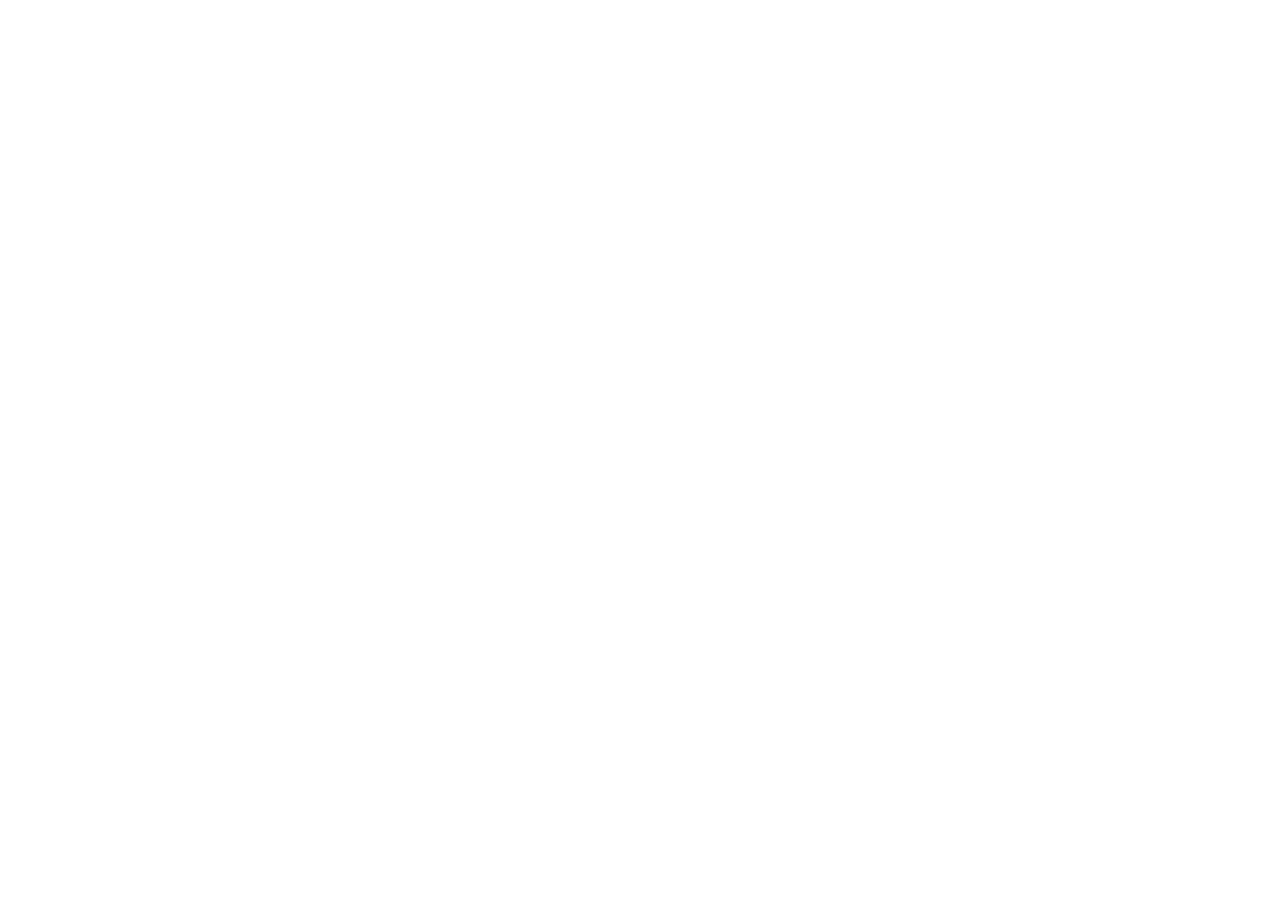
==== about.html @ 5875f950 "electric automobile page created" ====
<!doctype html>
<html lang="en">
<head>
    <meta charset="UTF-8">
    <meta name="viewport"
          content="width=device-width, user-scalable=no, initial-scale=1.0, maximum-scale=1.0, minimum-scale=1.0">
    <meta http-equiv="X-UA-Compatible" content="ie=edge">
    <title>Motor House Haqqında</title>
</head>
<body>

</body>
</html>
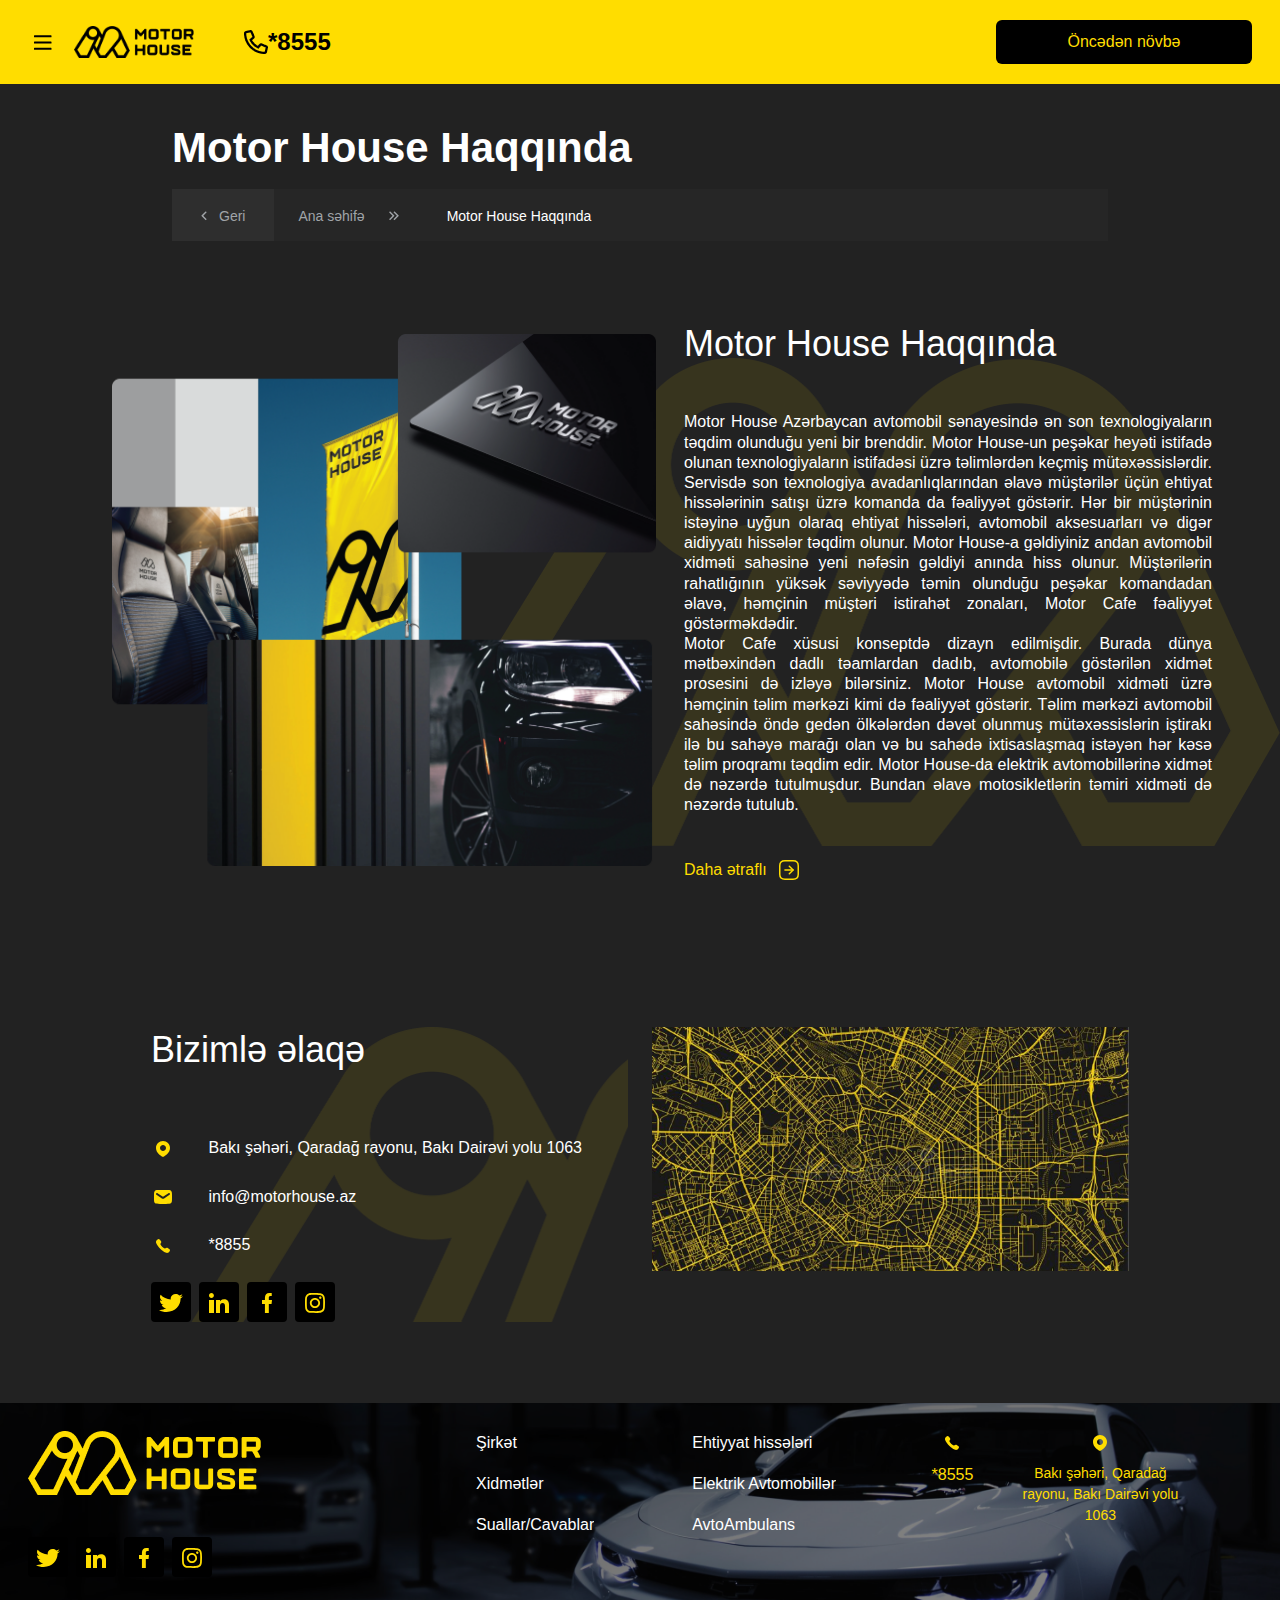
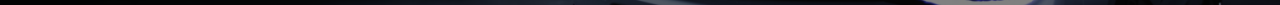
==== commit 1b2ff4c9: "question and answers page created" ====
--- a/about.html
+++ b/about.html
@@ -5,9 +5,268 @@
     <meta name="viewport"
           content="width=device-width, user-scalable=no, initial-scale=1.0, maximum-scale=1.0, minimum-scale=1.0">
     <meta http-equiv="X-UA-Compatible" content="ie=edge">
+    <link rel="stylesheet" href="./assets/bootstrap.min.css">
+    <link rel="stylesheet" href="./assets/about.css">
+    <link rel="stylesheet" href="./assets/style.css">
     <title>Motor House Haqqında</title>
 </head>
 <body>
+<nav class="header">
+    <div class="container">
+        <div class="navbar-logo d-flex align-items-center justify-content-between">
+            <div class="d-flex align-items-center">
+                <button class="bars d-md-none d-inline-block bars">
+                    <img src="./img/bars.svg" alt="Bars">
+                </button>
+                <a href="#" class="logo">
+                    <img src="./img/logo.png" alt="Logo">
+                </a>
+                <a href="tel:*8555" class="phone d-md-flex align-items-center d-none">
+                    <img src="./img/phone-icon.png" alt="Phone Icon">
+                    <span>*8555</span>
+                </a>
+            </div>
+            <div>
+                <button class="header-button">Öncədən növbə</button>
+            </div>
+        </div>
+        <div class="site-dvider d-none d-md-block"></div>
+        <div class="navbar-menu d-md-flex d-none align-items-center justify-content-between">
+            <ul class="menu">
+                <li class="menu-item">
+                    <a href="#" class="menu-link">
+                        Xidmətlər
+                        <img src="./img/down-arrow.svg" alt="Arrow Icon">
+                    </a>
+                </li>
+                <li class="menu-item">
+                    <a href="#" class="menu-link">
+                        Avto Ambulans
+                    </a>
+                </li>
+                <li class="menu-item">
+                    <a href="#" class="menu-link">
+                        Avto Market
+                        <img src="./img/down-arrow.svg" alt="Arrow Icon">
+                    </a>
+                </li>
+                <li class="menu-item">
+                    <a href="#" class="menu-link">
+                        Elektrik Avtomobillər
+                    </a>
+                </li>
+                <li class="menu-item">
+                    <a href="#" class="menu-link">
+                        Suallar/Cavablar
+                    </a>
+                </li>
+                <li class="menu-item">
+                    <a href="#" class="menu-link">
+                        Motor House Haqqında
+                    </a>
+                </li>
+            </ul>
+            <div>
+                <a href="#" class="site-button">
+                    <img src="./img/sign-in.svg" alt="Sign In">
+                    Daxil ol
+                </a>
+            </div>
+        </div>
+    </div>
+</nav>
+<section class="about-title">
+    <div class="container">
+        <div class="title">
+            <h1>Motor House Haqqında</h1>
+        </div>
+        <div class="breadcrumb">
+            <ul class="list d-flex col-lg-12">
+                <li class="list-item">
+                    <a href="#">
+                        <img src="./img/GrayCopy16.svg" alt="">
+                        Geri
+                    </a>
+                </li>
+                <li class="list-item">
+                    <a href="#">
+                        Ana səhifə
+                        <img src="./img/GrayCopy17.svg" alt="">
+                    </a>
+                </li>
+                <li class="list-item active">
+                    <a href="#">
+                        Motor House Haqqında
+                    </a>
+                </li>
+            </ul>
+        </div>
+    </div>
+</section>
+<section class="about">
+    <div class="container">
+        <div class="mobile-title">
+            <h1>Haqqımızda</h1>
+        </div>
+        <div class="about-row d-flex flex-column align-items-sm-center flex-md-row">
 
+            <div class="col-lg-6 col-md-6 col-sm-12 image">
+                <img src="./img/about-img.png" alt="About">
+            </div>
+            <div class="col-lg-6 col-md-6 col-sm-12 about-text">
+                <h3>
+                    Motor House Haqqında
+                </h3>
+                <p class="first">Motor House Azərbaycan avtomobil sənayesində ən son texnologiyaların təqdim olunduğu
+                    yeni bir
+                    brenddir. Motor House-un peşəkar heyəti istifadə olunan texnologiyaların istifadəsi üzrə təlimlərdən
+                    keçmiş mütəxəssislərdir. Servisdə son texnologiya avadanlıqlarından əlavə müştərilər üçün ehtiyat
+                    hissələrinin satışı üzrə komanda da fəaliyyət göstərir. Hər bir müştərinin istəyinə uyğun olaraq
+                    ehtiyat hissələri, avtomobil aksesuarları və digər aidiyyatı hissələr təqdim olunur. Motor House-a
+                    gəldiyiniz andan avtomobil xidməti sahəsinə yeni nəfəsin gəldiyi anında hiss olunur. Müştərilərin
+                    rahatlığının yüksək səviyyədə təmin olunduğu peşəkar komandadan əlavə, həmçinin müştəri istirahət
+                    zonaları, Motor Cafe fəaliyyət göstərməkdədir. </p>
+                <p class="second"> Motor Cafe xüsusi konseptdə dizayn edilmişdir. Burada
+                    dünya mətbəxindən dadlı təamlardan dadıb, avtomobilə göstərilən xidmət prosesini də izləyə
+                    bilərsiniz. Motor House avtomobil xidməti üzrə həmçinin təlim mərkəzi kimi də fəaliyyət göstərir.
+                    Təlim mərkəzi avtomobil sahəsində öndə gedən ölkələrdən dəvət olunmuş mütəxəssislərin iştirakı ilə
+                    bu sahəyə marağı olan və bu sahədə ixtisaslaşmaq istəyən hər kəsə təlim proqramı təqdim edir. Motor
+                    House-da elektrik avtomobillərinə xidmət də nəzərdə tutulmuşdur. Bundan əlavə motosikletlərin təmiri
+                    xidməti də nəzərdə tutulub.</p>
+                <a href="#" class="d-flex align-items-center">
+                    Daha ətraflı
+                    <img src="./img/right-arrow.svg" alt="Right Icon">
+                </a>
+            </div>
+        </div>
+    </div>
+</section>
+<section class="contact-us">
+    <div class="container">
+        <div class="row">
+            <div class="col-12 col-md-6 col-lg-6">
+                <div class="contact">
+                    <div class="contact-header">
+                        <h1>Bizimlə əlaqə</h1>
+                    </div>
+                    <div class="widget d-flex justify-content-center flex-column">
+                        <div class="item align-items-center">
+                            <img src="./img/Pin_fill.svg" alt="">
+                            <span>Bakı şəhəri, Qaradağ rayonu, Bakı Dairəvi yolu 1063</span>
+                        </div>
+                        <div class="item">
+                            <img src="./img/Message_fill.svg" alt="">
+                            <span>info@motorhouse.az</span>
+                        </div>
+                        <div class="item">
+                            <img src="./img/Component%206.svg" alt="">
+                            <span>*8855</span>
+                        </div>
+                    </div>
+                    <div class="social">
+                    <span>
+                        <a href="#">
+                            <img src="img/twitter%20%5B%23154%5D.svg">
+                        </a>
+                    </span>
+                        <span>
+                        <a href="#">
+                            <img src="img/linkedin.svg">
+                        </a>
+                    </span>
+                        <span>
+                        <a href="#">
+                            <img src="img/facebook%20%5B%23176%5D.svg">
+
+                        </a>
+                    </span>
+                        <span>
+                        <a href="#">
+                            <img src="img/instagram%20%5B%23167%5D.svg">
+                        </a>
+                    </span>
+                    </div>
+                </div>
+            </div>
+            <div class="map col-lg-6 col-md-6 col-12 mt-md-0 mt-4">
+                <img src="./img/map.png" alt="">
+            </div>
+        </div>
+    </div>
+</section>
+<section class="footer">
+    <div class="container">
+        <div class="row d-flex justify-content-between">
+            <div class="col-lg-4 col-12">
+                <div class="first">
+                    <div class="logo">
+                        <img src="./img/footerLogo.png" alt="">
+                    </div>
+                    <div class="social">
+                    <span>
+                        <a href="#">
+                            <img src="img/twitter%20%5B%23154%5D.svg">
+                        </a>
+                    </span>
+                        <span>
+                        <a href="#">
+                            <img src="img/linkedin.svg">
+                        </a>
+                    </span>
+                        <span>
+                        <a href="#">
+                            <img src="img/facebook%20%5B%23176%5D.svg">
+
+                        </a>
+                    </span>
+                        <span>
+                        <a href="#">
+                            <img src="img/instagram%20%5B%23167%5D.svg">
+                        </a>
+                    </span>
+                    </div>
+                </div>
+            </div>
+            <div class="col-lg-4 col-md-6 col-12">
+                <div class="second d-flex justify-content-between">
+                    <ul class="list">
+                        <a href="#">
+                            <li class="list-item">Şirkət</li>
+                        </a>
+                        <a href="#">
+                            <li class="list-item">Xidmətlər</li>
+                        </a>
+                        <a href="#">
+                            <li class="list-item">Suallar/Cavablar</li>
+                        </a>
+                    </ul>
+                    <ul class="list">
+                        <a href="#">
+                            <li class="list-item">Ehtiyyat hissələri</li>
+                        </a>
+                        <a href="#">
+                            <li class="list-item">Elektrik Avtomobillər</li>
+                        </a>
+                        <a href="#">
+                            <li class="list-item">AvtoAmbulans</li>
+                        </a>
+                    </ul>
+                </div>
+            </div>
+            <div class="col-lg-4 col-md-6 col-12 d-flex justify-content-center">
+                <div class="third d-flex justify-content-between">
+                    <a href="tel:*8555" class="phone">
+                        <img src="img/Component%206.svg">
+                        <span>*8555</span>
+                    </a>
+                    <div class="address">
+                        <img src="img/footerLocation.svg">
+                        <span>Bakı şəhəri, Qaradağ <br> rayonu, Bakı Dairəvi yolu <br> 1063</span>
+                    </div>
+                </div>
+            </div>
+        </div>
+    </div>
+</section>
 </body>
 </html>--- a/assets/about.css
+++ b/assets/about.css
@@ -0,0 +1,36 @@
+.about-title {
+  padding: 39px 160px 0;
+  background-color: #222222; }
+  .about-title .container .title h1 {
+    color: white;
+    font-size: 42px;
+    line-height: 50px;
+    font-weight: 700;
+    margin-bottom: 16px; }
+  .about-title .container .breadcrumb {
+    align-items: center;
+    padding: 0;
+    margin-bottom: 0; }
+    .about-title .container .breadcrumb .list {
+      background-color: #262626;
+      padding: 0; }
+      .about-title .container .breadcrumb .list .list-item {
+        padding: 15px 24px 13px 24px; }
+        .about-title .container .breadcrumb .list .list-item a {
+          display: flex;
+          align-items: center;
+          color: #a0a4a8;
+          font-size: 14px;
+          line-height: 24px; }
+          .about-title .container .breadcrumb .list .list-item a img {
+            margin-left: 24px; }
+        .about-title .container .breadcrumb .list .list-item:first-child {
+          background-color: #2E2E2E;
+          padding: 15px 29px 13px 29px; }
+          .about-title .container .breadcrumb .list .list-item:first-child img {
+            margin-right: 12px;
+            margin-left: 0; }
+      .about-title .container .breadcrumb .list .active a {
+        color: white; }
+
+/*# sourceMappingURL=about.css.map */
--- a/assets/style.css
+++ b/assets/style.css
@@ -0,0 +1,2 @@
+@import "http://fonts.cdnfonts.com/css/pt-root-ui";*{font-family:"Pt root ui", sans-serif !important;font-size:16px;list-style:none}* a{text-decoration:none}.header{background:#fd0;padding:16px 160px}.header .container .logo{width:145px;height:40px;display:inline-block;margin-right:50px}.header .container .logo img{width:100%;height:auto}.header .container .phone span{font-size:24px;font-width:bold}.header .container a:last-child{color:#000;font-size:24px;font-weight:700;text-decoration:none}.header .container .header-button{background:#000000;border-radius:6px;color:#fd0;padding:10px 12px;box-sizing:border-box;width:256px;text-align:center;border:none;outline:none}.header .container .header-button:focus{outline:none !important}.header .container .menu{display:flex;align-items:center;justify-content:space-between;padding:0 !important;margin:0 !important}.header .container .menu-item{list-style:none;margin-right:24px}.header .container .menu-item .menu-link{font-weight:700;font-size:16px;display:flex;align-items:center}.header .container .menu-item .menu-link img{margin-left:8px}.header .site-dvider{height:1px;width:100%;background:#000;margin:16px 0}.header .site-button{display:flex;align-items:center;justify-content:center;text-align:center;border:1px solid #000;border-radius:6px;padding:10px 12px;font-size:14px !important;font-weight:600;width:160px;height:40px}.header .site-button img{margin-right:8px;width:14px;height:14px}section.hero{padding:16px 160px;background-image:url("../img/hero-bg.png");background-repeat:no-repeat;background-size:cover}section.hero .context{color:#fff;font-weight:700;text-align:center}section.hero .context h1{font-size:48px;line-height:60px;margin-top:156px}section.hero .context h2{margin-top:16px;font-size:36px;font-weight:700;line-height:45px}section.hero .context .site-button{border:1px solid #fd0;color:#fd0;background:transparent;padding:15px 23px;border-radius:8px;line-height:20.16px;display:inline-block;width:224px;margin:102px 0 62px 0}section.hero .owl-carousel{display:none !important}section.hero .services .card{border:none;border-radius:8px}section.hero .services .card .card-img-top{border-radius:8px 8px 0 0}section.hero .services .card .card-body{font-weight:700;font-size:18px;text-align:center;background:#fd0;border-radius:0 0 8px 8px}section.hero .services .card .card-body span{font-size:18px}section.about{padding:64px 160px;background-color:#222;background-image:url("../img/logo-bg.png");background-position:right;background-repeat:no-repeat;background-size:828.15px 488px;align-items:center}section.about .container .mobile-title h1{display:none}section.about .image{margin-right:28px;width:544px;height:536px}section.about .image img{width:100%;height:auto}section.about .about-text h3{color:white;font-size:36px;margin-bottom:46px;line-height:45.36px}section.about .about-text p{color:#FFFFFF;text-align:justify;margin-bottom:0;line-height:20.16px;font-weight:400}section.about .about-text .second{margin-bottom:43px}section.about .about-text a{color:#fd0;margin-right:10.75px;text-decoration:none}section.about .about-text a img{margin-left:10.75px}section.title{background-image:url("../img/Rectangle244.png");background-size:cover;padding:154px 256px;text-align:center}section.title h1{color:white;font-size:72px;line-height:90.72px}section.our-services{background-color:#222222;padding:64px 164px}section.our-services .container .title h1{color:white;font-size:36px;line-height:45.36px;margin-bottom:32px}section.our-services .container .row .card{background-color:#262626;text-align:center;height:256px;margin:15px auto;border-radius:8px}section.our-services .container .row .card img{width:140px;margin:20px auto;height:150px}section.our-services .container .row .card span{color:white;font-size:18px}section.contact{background-image:url("../img/Group101.png");background-size:cover}section.contact button{background-color:#fd0;border-radius:10px;font-size:18px;line-height:22.68px;text-align:center;border:none;padding:19px 76px;font-weight:bold}section.contact .container{padding:40px 256px}section.contact .container .title h1{color:white;font-size:72px;line-height:90.72px;white-space:nowrap;margin-bottom:64px}section.contact .container .row input{width:100%;margin-bottom:32px;border:1px solid #fff;border-radius:10px;padding:21px 12px;background:none;font-size:18px;line-height:18px;color:white;transition:all 400ms}section.contact .container .row input:focus{outline:none;border-color:#fd0}section.contact .container .row textarea{width:100%;margin-bottom:42px;border:1px solid #fff;border-radius:10px;padding:21px 12px 81px 12px;background:none;font-size:18px;line-height:18px;color:white;transition:all 400ms}section.contact .container .row textarea:focus{outline:none;border-color:#fd0}section.contact-us{background-color:#222222;background-size:495px 292px}section.contact-us .container{padding:81px}section.contact-us .container .contact{background-image:url("../img/logo-bg.png");background-repeat:no-repeat;background-size:828.15px 488px}section.contact-us .container .contact .contact-header h1{font-size:36px;line-height:45.36px;color:white;margin-bottom:63px}section.contact-us .container .contact .widget .item{margin-bottom:24px}section.contact-us .container .contact .widget .item img{margin-right:29px}section.contact-us .container .contact .widget .item span{color:white}section.contact-us .container .contact .social{display:flex;align-items:center}section.contact-us .container .contact .social span{display:flex;align-items:center;justify-content:center;background-color:black;margin-right:8px;padding:8px;border-radius:4px;width:40px;height:40px}section.contact-us .container .map img{width:100%;height:auto;object-fit:cover}section.footer{background-image:url("../img/footerbg.png");background-size:cover;padding:64px 164px}section.footer .container .row .first .logo{margin-bottom:42px}section.footer .container .row .first .social{display:flex;align-items:center}section.footer .container .row .first .social span{display:flex;align-items:center;justify-content:center;background-color:black;margin-right:8px;padding:8px;border-radius:4px;width:40px;height:40px}section.footer .container .row .second .list{overflow:hidden}section.footer .container .row .second .list a{text-decoration:none}section.footer .container .row .second .list a .list-item{margin-bottom:17px;font-weight:400;color:white;list-style:none;white-space:nowrap}section.footer .container .row .third a{text-decoration:none}section.footer .container .row .third span{color:#fd0;text-align:center;font-weight:400}section.footer .container .row .third img{margin-bottom:8px}section.footer .container .row .third .phone{display:flex;align-items:center;flex-direction:column}section.footer .container .row .third .address{display:flex;flex-direction:column;align-items:center;text-align:center;margin-left:47px}section.footer .container .row .third .address span{width:160px;height:54px;font-size:14px}@media screen and (max-width: 1440px){section.about{padding:64px 100px}}@media screen and (max-width: 1395px){.header{padding:20px 16px}.header .container{max-width:100%}.header .container .navbar-logo .bars{display:block !important;border:none;background:none;margin-right:16px}.header .container .navbar-logo .logo{width:120px;height:33px}.header .container .site-dvider{display:none !important}.header .container .navbar-menu{display:none !important}section.our-services{padding:24px 16px}section.contact .container{padding:48px 16px}section.contact .container .title h1{font-size:48px}section.contact .container .row input{width:100%;margin-bottom:32px;border:1px solid #fff;border-radius:10px;padding:21px 12px;background:none;font-size:18px;line-height:18px;color:white}section.contact .container .row textarea{width:100%;margin-bottom:42px;border:1px solid #fff;border-radius:10px;padding:21px 12px 81px 12px;background:none;font-size:18px;line-height:18px;color:white}section.footer{padding:28px 16px}section.footer .container{max-width:100%}section.footer .container .row .first .logo{margin-bottom:42px}section.footer .container .row .first .social{display:flex;align-items:center}section.footer .container .row .first .social span{display:flex;align-items:center;justify-content:center;background-color:black;margin-right:8px;padding:8px;border-radius:4px;width:40px;height:40px}section.footer .container .row .second .list a{text-decoration:none}section.footer .container .row .second .list a .list-item{margin-bottom:17px;font-weight:400;color:white;list-style:none;white-space:nowrap}section.footer .container .row .third a{text-decoration:none}section.footer .container .row .third span{color:#fd0;text-align:center;font-weight:400}section.footer .container .row .third img{margin-bottom:8px}section.footer .container .row .third .phone{display:flex;align-items:center;flex-direction:column}section.footer .container .row .third .address{display:flex;flex-direction:column;align-items:center;text-align:center;margin-left:47px}section.footer .container .row .third .address span{width:160px;height:54px;font-size:14px}}@media screen and (max-width: 1260px){section.hero{padding:16px 33px;background-image:url("../img/hero-bg.png");background-repeat:no-repeat;background-size:cover}section.hero .services .card{border:none;border-radius:8px}section.hero .services .card .card-img-top{border-radius:8px 8px 0 0}section.hero .services .card .card-body{font-weight:700;font-size:18px;text-align:center;background:#fd0;border-radius:0 0 8px 8px}section.hero .services .card .card-body span{white-space:nowrap !important;font-size:16px}section.about{padding:62px 62px;background-size:596px 351px !important}section.about .image{width:418px;height:412px}section.about .about-text h3{font-size:28px;margin-bottom:24px}section.about .about-text p{margin-bottom:24px}section.about .about-text .second{display:none}section.our-services{padding:24px 16px}section.our-services .container{max-width:100%}section.our-services .container .title h1{font-size:28px;line-height:45.36px}section.contact-us .container{max-width:100%;padding:48px 19px}section.contact-us .container .contact{background-image:url("../img/logo-bg.png");background-size:495px 292px}section.contact-us .container .contact .widget .item{margin-bottom:18px}section.contact-us .container .contact .widget .item img{margin-right:33px}section.contact-us .container .contact .social{display:flex;align-items:center}section.contact-us .container .contact .social span{display:flex;align-items:center;justify-content:center;background-color:black;margin-right:8px;padding:8px;border-radius:4px;width:40px;height:40px}}@media screen and (max-width: 993px){section.hero .container{max-width:100%}section.hero .context{color:#fff}section.hero .context h1{font-size:36px !important;line-height:45.36px !important;margin-top:80px !important}section.hero .context h2{margin-top:16px !important;font-size:24px !important;line-height:30.24px !important}section.hero .context .site-button{margin-top:39px;margin-bottom:24px}section.hero .services .card{border:none;border-radius:8px}section.hero .services .card .card-img-top{border-radius:8px 8px 0 0}section.hero .services .card .card-body{font-weight:700;font-size:18px;text-align:center;background:#fd0;border-radius:0 0 8px 8px}section.hero .services .card .card-body span{white-space:nowrap !important}section.about{padding:48px 16px !important}section.about .container{max-width:100% !important}section.about .container .about-row{justify-content:center}section.about .image{margin-right:34px !important;width:383px !important;height:389px !important}section.about .about-text h3{font-size:24px !important;margin-bottom:16px !important;line-height:30.24px !important}section.about .about-text p{margin-bottom:18px}section.title{padding:115px 186px}section.footer .container{max-width:100%}section.footer .container .row .first{display:flex}section.footer .container .row .first .logo{margin-right:70px;width:116.4px;height:32px}section.footer .container .row .first .logo img{width:100%;height:auto}section.footer .container .row .first .social{display:flex;align-items:baseline}section.footer .container .row .first .social span{display:flex;align-items:center;justify-content:center;background-color:black;margin-right:8px;padding:8px;border-radius:4px;width:40px;height:40px}section.footer .container .row .second .list a{text-decoration:none}section.footer .container .row .second .list a .list-item{margin-bottom:17px;font-weight:400;color:white;list-style:none;white-space:nowrap}section.footer .container .row .third a{text-decoration:none}section.footer .container .row .third span{color:#fd0;text-align:center;font-weight:400}section.footer .container .row .third img{margin-bottom:8px}section.footer .container .row .third .phone{display:flex;align-items:center;flex-direction:column}section.footer .container .row .third .address{display:flex;flex-direction:column;align-items:center;text-align:center;margin-left:47px}section.footer .container .row .third .address span{width:160px;height:54px;font-size:14px}}@media screen and (max-width: 860px){.header .container .navbar-logo .logo{width:87.3px;height:24px;margin-right:24px !important}.header .container .header-button{padding:8px 12px !important;width:136px !important;font-size:16px;line-height:20.16px}section.about{padding:48px 64px !important}section.about .container{max-width:100% !important}section.about .container .about-row{justify-content:center}section.about .image{margin-right:34px !important;width:383px !important;height:389px !important}section.about .about-text h3{font-size:24px !important;margin-bottom:16px !important;line-height:30.24px !important}section.about .about-text p{margin-bottom:18px}}@media screen and (max-width: 820px){section.our-services .container .row .card{width:200px}}@media screen and (max-width: 767px){section.hero .context h1{margin:60px 0 24px 0}section.hero .services .card{border:none;border-radius:8px}section.hero .services .card .card-img-top{border-radius:8px 8px 0 0}section.hero .services .card .card-body{font-weight:700;font-size:18px;text-align:center;background:#fd0;border-radius:0 0 8px 8px}section.hero .services .card .card-body span{white-space:nowrap !important;font-size:12px}section.about{background-size:596px 351px !important;padding:64px 16px !important}section.about .container .mobile-title h1{display:block;color:white;font-size:24px}section.about .image{width:343px !important;height:337px !important}section.about .about-text h3{display:none}section.about .about-text p{margin-top:30px}section.title{padding:65px}section.title h1{font-size:36px;line-height:40px}section.contact .container{padding:24px 16px}section.contact .container button{padding:13px 75px;width:100%}section.contact .container .title h1{font-size:24px;margin-bottom:18px}section.contact .container .row input{margin-bottom:16px;padding:12px 16px}section.contact .container .row textarea{margin-bottom:16px;padding:16px 12px}section.contact-us{background-color:#222222;background-size:495px 292px;background-repeat:no-repeat}section.contact-us .container .contact .contact-header h1{font-size:36px;line-height:45.36px;color:white;margin-bottom:63px}section.contact-us .container .contact .widget .item{margin-bottom:24px}section.contact-us .container .contact .widget .item img{margin-right:29px}section.contact-us .container .contact .widget .item span{color:white}section.contact-us .container .contact .social{display:flex;align-items:center}section.contact-us .container .contact .social span{display:flex;align-items:center;justify-content:center;background-color:black;margin-right:8px;padding:8px;border-radius:4px;width:40px;height:40px}section.footer .first{justify-content:center !important}section.footer .second{display:flex !important;justify-content:center !important}}@media screen and (max-width: 680px){section.our-services .container .row .card{width:150px;height:180px}section.our-services .container .row .card img{width:60% !important;margin-bottom:5px !important}section.our-services .container .row .card span{font-size:12px;padding-bottom:8px}}@media screen and (max-width: 576px){section.hero{padding:16px}section.hero .services-carousel{display:block !important}section.hero .services-carousel .owl-nav{display:none !important}section.hero .services-carousel .owl-dot{display:none !important}section.hero .services-main{display:none !important}section.hero .services .card{width:120px !important;border:none;border-radius:8px}section.hero .services .card .card-img-top{border-radius:8px 8px 0 0}section.hero .services .card .card-body{font-weight:700;font-size:18px;text-align:center;background:#fd0;border-radius:0 0 8px 8px}section.hero .services .card .card-body span{font-size:12px}section.about .about-row{display:flex !important;align-items:center !important;justify-content:center !important}section.about .image{width:300px !important}section.title{padding:45px}section.title h1{font-size:24px;line-height:30.24px}section.contact-us .container{padding:64px 16px}section.contact-us .container .contact{background-size:375px 220px}section.contact-us .container .contact .contact-header h1{font-size:24px;line-height:30.24px;color:white;margin-bottom:16px}section.contact-us .container .contact .widget .item{margin-bottom:16px}section.contact-us .container .contact .widget .item img{margin-right:33px}section.contact-us .container .contact .social{display:flex;align-items:center}section.contact-us .container .contact .social span{display:flex;align-items:center;justify-content:center;background-color:black;margin-right:8px;padding:8px;border-radius:4px;width:40px;height:40px}section.contact-us .container .map img{width:100%;height:auto;object-fit:cover}section.footer{padding:32px 16px !important}section.footer .container .row .first{flex-direction:column;align-items:center}section.footer .container .row .first .logo{text-align:center;width:233px;height:64px}section.footer .container .row .first .social{justify-content:center;margin-bottom:32px}}@media screen and (max-width: 520px){section.our-services .container .row .card{width:auto;height:130px}section.our-services .container .row .card img{height:80px}section.our-services .container .row .card span{font-size:8px}}@media screen and (max-width: 490px){.services .card{max-width:80px !important;border:none;border-radius:8px}.services .card .card-img-top{border-radius:8px 8px 0 0}.services .card .card-body{font-weight:700;font-size:18px;text-align:center;background:#fd0;border-radius:0 0 8px 8px}.services .card .card-body span{font-size:8px !important}}@media screen and (max-width: 380px){section.our-services .container .row .card{width:auto}section.our-services .container .row .card img{width:100%}section.our-services .container .row .card span{font-size:8px;line-height:15.12px}}@media screen and (max-width: 320px){.header{padding:10px 8px}.header .header-button{max-width:100px !important}}
+/*# sourceMappingURL=style.css.map */
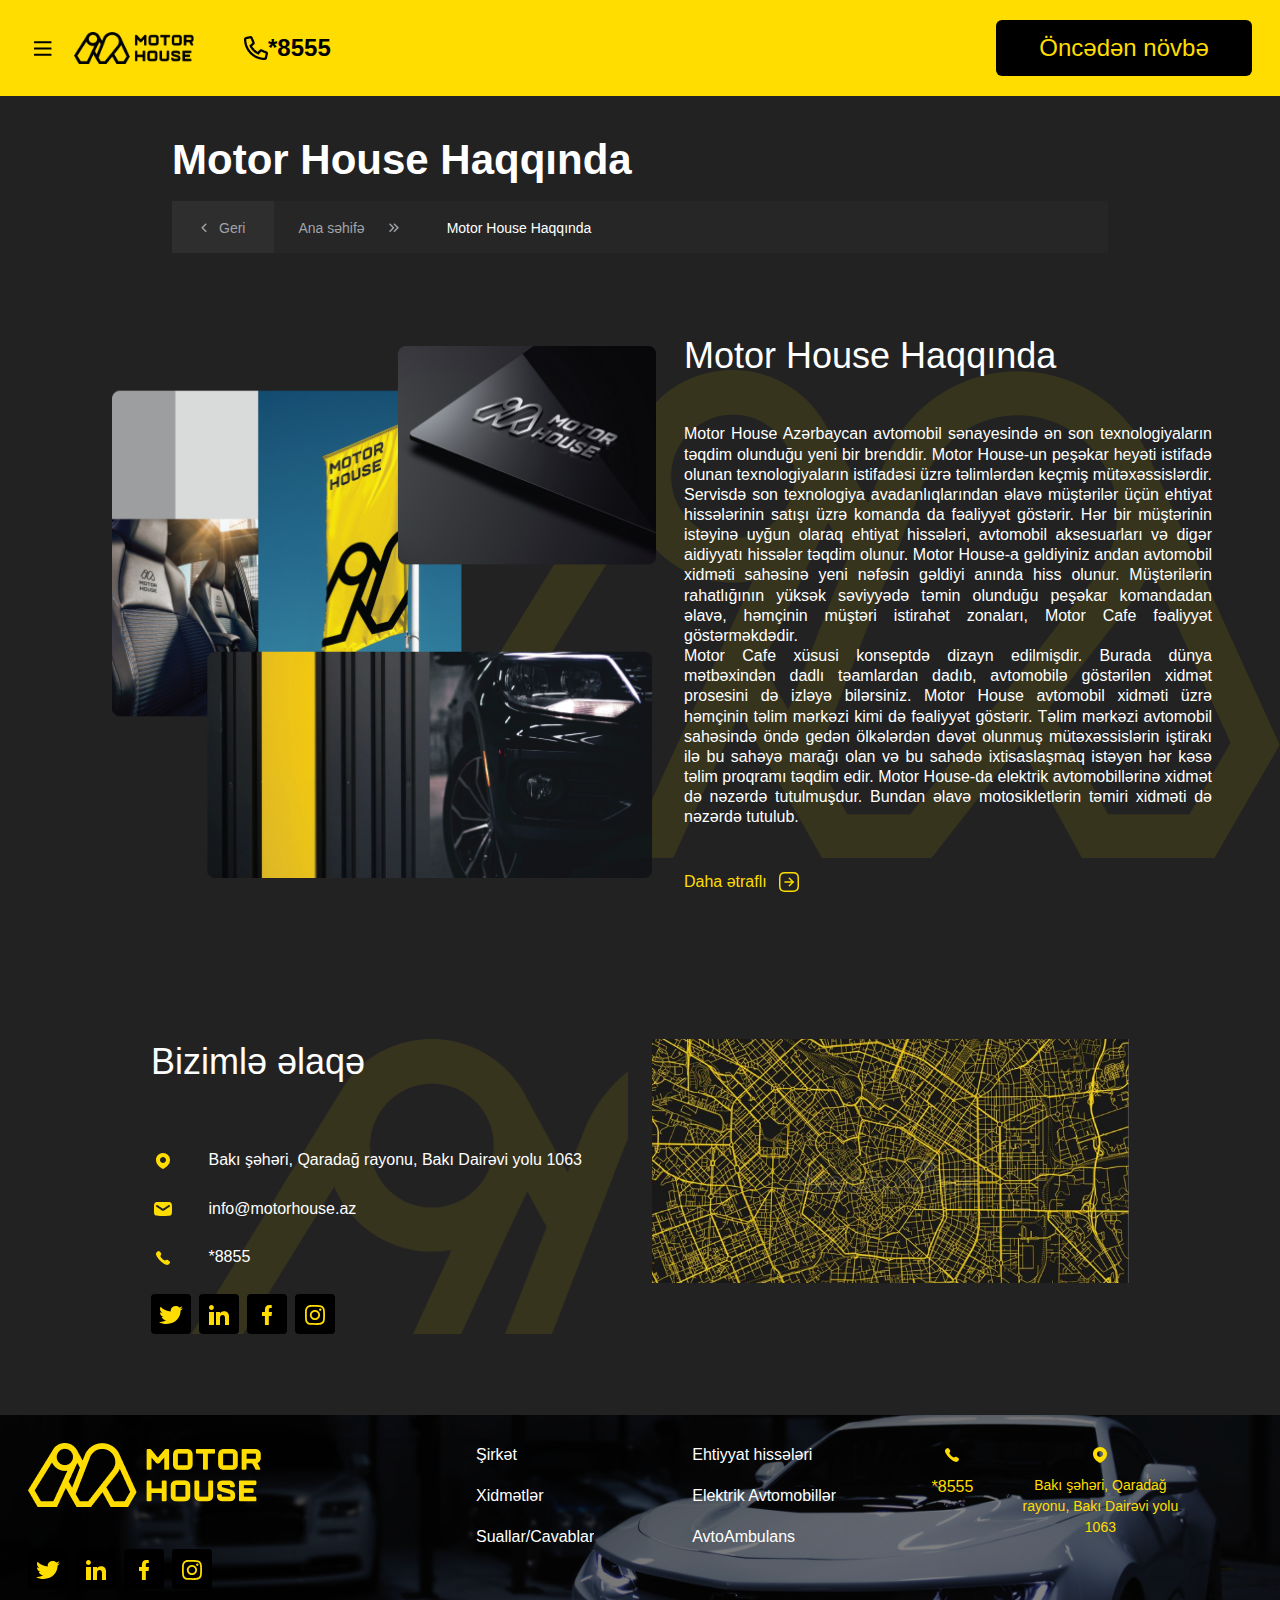
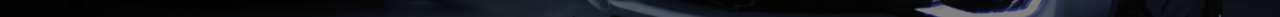
==== commit c2b09546: "queue section created" ====
--- a/about.html
+++ b/about.html
@@ -18,7 +18,7 @@
                 <button class="bars d-md-none d-inline-block bars">
                     <img src="./img/bars.svg" alt="Bars">
                 </button>
-                <a href="#" class="logo">
+                <a href="index.html" class="logo">
                     <img src="./img/logo.png" alt="Logo">
                 </a>
                 <a href="tel:*8555" class="phone d-md-flex align-items-center d-none">
@@ -27,7 +27,10 @@
                 </a>
             </div>
             <div>
-                <button class="header-button">Öncədən növbə</button>
+                <a href="oncedenNovbe.html">
+                    <button class="header-button">Öncədən növbə</button>
+
+                </a>
             </div>
         </div>
         <div class="site-dvider d-none d-md-block"></div>
@@ -40,7 +43,7 @@
                     </a>
                 </li>
                 <li class="menu-item">
-                    <a href="#" class="menu-link">
+                    <a href="avtoAmbulans.html" class="menu-link">
                         Avto Ambulans
                     </a>
                 </li>
@@ -51,17 +54,17 @@
                     </a>
                 </li>
                 <li class="menu-item">
-                    <a href="#" class="menu-link">
+                    <a href="elektrikAvtomobilleri.html" class="menu-link">
                         Elektrik Avtomobillər
                     </a>
                 </li>
                 <li class="menu-item">
-                    <a href="#" class="menu-link">
+                    <a href="sualCavab.html" class="menu-link">
                         Suallar/Cavablar
                     </a>
                 </li>
                 <li class="menu-item">
-                    <a href="#" class="menu-link">
+                    <a href="sualCavab.html" class="menu-link">
                         Motor House Haqqında
                     </a>
                 </li>
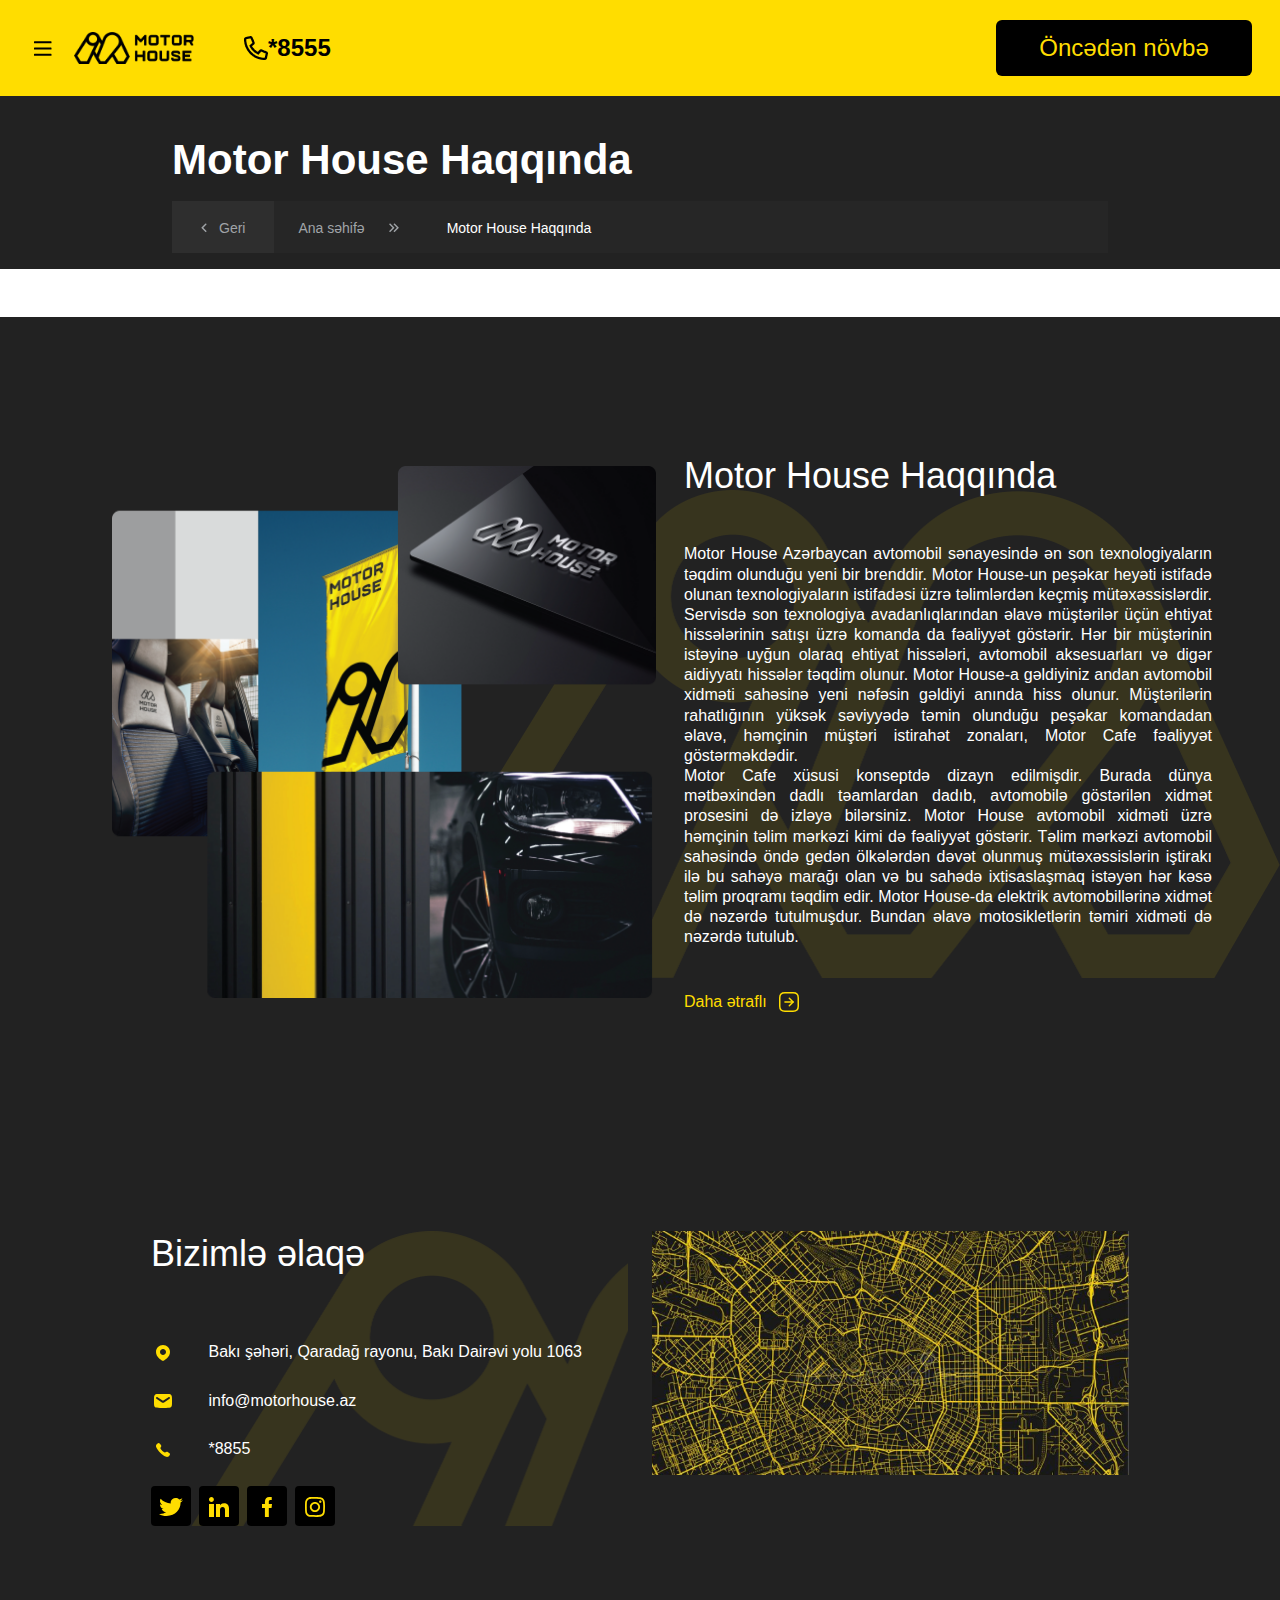
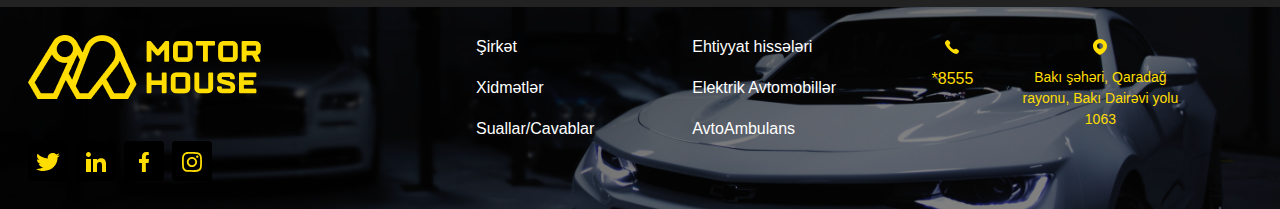
==== commit 9917a584: "question and ansüers page updated" ====
--- a/about.html
+++ b/about.html
@@ -6,6 +6,7 @@
           content="width=device-width, user-scalable=no, initial-scale=1.0, maximum-scale=1.0, minimum-scale=1.0">
     <meta http-equiv="X-UA-Compatible" content="ie=edge">
     <link rel="stylesheet" href="./assets/bootstrap.min.css">
+    <link rel="stylesheet" href="./assets/breadcrumb.css">
     <link rel="stylesheet" href="./assets/about.css">
     <link rel="stylesheet" href="./assets/style.css">
     <title>Motor House Haqqında</title>
--- a/assets/breadcrumb.css
+++ b/assets/breadcrumb.css
@@ -0,0 +1,2 @@
+.title{margin-bottom:16px}.title h1{color:white;font-size:42px;font-weight:700;line-height:50px}.breadcrumb{align-items:center;padding:0;margin-bottom:48px}.breadcrumb .list{background-color:#262626;padding:0;width:100%}.breadcrumb .list .list-item{padding:15px 24px 13px 24px;white-space:nowrap !important}.breadcrumb .list .list-item a{display:flex;align-items:center;color:#a0a4a8;font-size:14px;line-height:24px}.breadcrumb .list .list-item a img{margin-left:24px}.breadcrumb .list .list-item:first-child{background-color:#2E2E2E;padding:15px 29px 13px 29px}.breadcrumb .list .list-item:first-child img{margin-right:12px;margin-left:0}.breadcrumb .list .active a{color:#fff}@media screen and (max-width: 769px){.title h1{font-size:38px}}@media screen and (max-width: 567px){.title h1{font-size:32px}.breadcrumb{margin-bottom:32px}}@media screen and (max-width: 476px){.title h1{font-size:24px}.breadcrumb{margin-bottom:28px}.breadcrumb .list .list-item{padding:17px 8px !important}.breadcrumb .list .list-item a{font-size:14px}.breadcrumb .list .list-item a img{margin-left:8px}.breadcrumb .list .list-item:first-child{background-color:#2E2E2E;padding:15px 29px 13px 29px}.breadcrumb .list .list-item:first-child img{margin-right:8px;margin-left:0}}@media screen and (max-width: 375px){.title h1{font-size:22px}.breadcrumb{margin-bottom:22px}.breadcrumb .list .list-item{padding:15px 7px !important}.breadcrumb .list .list-item a{font-size:12px}.breadcrumb .list .list-item a img{margin-left:6px}.breadcrumb .list .list-item:first-child{padding:15px 20px 13px 20px}.breadcrumb .list .list-item:first-child img{margin-right:8px;margin-left:0}}
+/*# sourceMappingURL=breadcrumb.css.map */
--- a/assets/about.css
+++ b/assets/about.css
@@ -1,36 +1,5 @@
 .about-title {
   padding: 39px 160px 0;
   background-color: #222222; }
-  .about-title .container .title h1 {
-    color: white;
-    font-size: 42px;
-    line-height: 50px;
-    font-weight: 700;
-    margin-bottom: 16px; }
-  .about-title .container .breadcrumb {
-    align-items: center;
-    padding: 0;
-    margin-bottom: 0; }
-    .about-title .container .breadcrumb .list {
-      background-color: #262626;
-      padding: 0; }
-      .about-title .container .breadcrumb .list .list-item {
-        padding: 15px 24px 13px 24px; }
-        .about-title .container .breadcrumb .list .list-item a {
-          display: flex;
-          align-items: center;
-          color: #a0a4a8;
-          font-size: 14px;
-          line-height: 24px; }
-          .about-title .container .breadcrumb .list .list-item a img {
-            margin-left: 24px; }
-        .about-title .container .breadcrumb .list .list-item:first-child {
-          background-color: #2E2E2E;
-          padding: 15px 29px 13px 29px; }
-          .about-title .container .breadcrumb .list .list-item:first-child img {
-            margin-right: 12px;
-            margin-left: 0; }
-      .about-title .container .breadcrumb .list .active a {
-        color: white; }
 
 /*# sourceMappingURL=about.css.map */
--- a/assets/style.css
+++ b/assets/style.css
@@ -1,2 +1,2 @@
-@import "http://fonts.cdnfonts.com/css/pt-root-ui";*{font-family:"Pt root ui", sans-serif !important;font-size:16px;list-style:none}* a{text-decoration:none}.header{background:#fd0;padding:16px 160px}.header .container .logo{width:145px;height:40px;display:inline-block;margin-right:50px}.header .container .logo img{width:100%;height:auto}.header .container .phone span{font-size:24px;font-width:bold}.header .container a:last-child{color:#000;font-size:24px;font-weight:700;text-decoration:none}.header .container .header-button{background:#000000;border-radius:6px;color:#fd0;padding:10px 12px;box-sizing:border-box;width:256px;text-align:center;border:none;outline:none}.header .container .header-button:focus{outline:none !important}.header .container .menu{display:flex;align-items:center;justify-content:space-between;padding:0 !important;margin:0 !important}.header .container .menu-item{list-style:none;margin-right:24px}.header .container .menu-item .menu-link{font-weight:700;font-size:16px;display:flex;align-items:center}.header .container .menu-item .menu-link img{margin-left:8px}.header .site-dvider{height:1px;width:100%;background:#000;margin:16px 0}.header .site-button{display:flex;align-items:center;justify-content:center;text-align:center;border:1px solid #000;border-radius:6px;padding:10px 12px;font-size:14px !important;font-weight:600;width:160px;height:40px}.header .site-button img{margin-right:8px;width:14px;height:14px}section.hero{padding:16px 160px;background-image:url("../img/hero-bg.png");background-repeat:no-repeat;background-size:cover}section.hero .context{color:#fff;font-weight:700;text-align:center}section.hero .context h1{font-size:48px;line-height:60px;margin-top:156px}section.hero .context h2{margin-top:16px;font-size:36px;font-weight:700;line-height:45px}section.hero .context .site-button{border:1px solid #fd0;color:#fd0;background:transparent;padding:15px 23px;border-radius:8px;line-height:20.16px;display:inline-block;width:224px;margin:102px 0 62px 0}section.hero .owl-carousel{display:none !important}section.hero .services .card{border:none;border-radius:8px}section.hero .services .card .card-img-top{border-radius:8px 8px 0 0}section.hero .services .card .card-body{font-weight:700;font-size:18px;text-align:center;background:#fd0;border-radius:0 0 8px 8px}section.hero .services .card .card-body span{font-size:18px}section.about{padding:64px 160px;background-color:#222;background-image:url("../img/logo-bg.png");background-position:right;background-repeat:no-repeat;background-size:828.15px 488px;align-items:center}section.about .container .mobile-title h1{display:none}section.about .image{margin-right:28px;width:544px;height:536px}section.about .image img{width:100%;height:auto}section.about .about-text h3{color:white;font-size:36px;margin-bottom:46px;line-height:45.36px}section.about .about-text p{color:#FFFFFF;text-align:justify;margin-bottom:0;line-height:20.16px;font-weight:400}section.about .about-text .second{margin-bottom:43px}section.about .about-text a{color:#fd0;margin-right:10.75px;text-decoration:none}section.about .about-text a img{margin-left:10.75px}section.title{background-image:url("../img/Rectangle244.png");background-size:cover;padding:154px 256px;text-align:center}section.title h1{color:white;font-size:72px;line-height:90.72px}section.our-services{background-color:#222222;padding:64px 164px}section.our-services .container .title h1{color:white;font-size:36px;line-height:45.36px;margin-bottom:32px}section.our-services .container .row .card{background-color:#262626;text-align:center;height:256px;margin:15px auto;border-radius:8px}section.our-services .container .row .card img{width:140px;margin:20px auto;height:150px}section.our-services .container .row .card span{color:white;font-size:18px}section.contact{background-image:url("../img/Group101.png");background-size:cover}section.contact button{background-color:#fd0;border-radius:10px;font-size:18px;line-height:22.68px;text-align:center;border:none;padding:19px 76px;font-weight:bold}section.contact .container{padding:40px 256px}section.contact .container .title h1{color:white;font-size:72px;line-height:90.72px;white-space:nowrap;margin-bottom:64px}section.contact .container .row input{width:100%;margin-bottom:32px;border:1px solid #fff;border-radius:10px;padding:21px 12px;background:none;font-size:18px;line-height:18px;color:white;transition:all 400ms}section.contact .container .row input:focus{outline:none;border-color:#fd0}section.contact .container .row textarea{width:100%;margin-bottom:42px;border:1px solid #fff;border-radius:10px;padding:21px 12px 81px 12px;background:none;font-size:18px;line-height:18px;color:white;transition:all 400ms}section.contact .container .row textarea:focus{outline:none;border-color:#fd0}section.contact-us{background-color:#222222;background-size:495px 292px}section.contact-us .container{padding:81px}section.contact-us .container .contact{background-image:url("../img/logo-bg.png");background-repeat:no-repeat;background-size:828.15px 488px}section.contact-us .container .contact .contact-header h1{font-size:36px;line-height:45.36px;color:white;margin-bottom:63px}section.contact-us .container .contact .widget .item{margin-bottom:24px}section.contact-us .container .contact .widget .item img{margin-right:29px}section.contact-us .container .contact .widget .item span{color:white}section.contact-us .container .contact .social{display:flex;align-items:center}section.contact-us .container .contact .social span{display:flex;align-items:center;justify-content:center;background-color:black;margin-right:8px;padding:8px;border-radius:4px;width:40px;height:40px}section.contact-us .container .map img{width:100%;height:auto;object-fit:cover}section.footer{background-image:url("../img/footerbg.png");background-size:cover;padding:64px 164px}section.footer .container .row .first .logo{margin-bottom:42px}section.footer .container .row .first .social{display:flex;align-items:center}section.footer .container .row .first .social span{display:flex;align-items:center;justify-content:center;background-color:black;margin-right:8px;padding:8px;border-radius:4px;width:40px;height:40px}section.footer .container .row .second .list{overflow:hidden}section.footer .container .row .second .list a{text-decoration:none}section.footer .container .row .second .list a .list-item{margin-bottom:17px;font-weight:400;color:white;list-style:none;white-space:nowrap}section.footer .container .row .third a{text-decoration:none}section.footer .container .row .third span{color:#fd0;text-align:center;font-weight:400}section.footer .container .row .third img{margin-bottom:8px}section.footer .container .row .third .phone{display:flex;align-items:center;flex-direction:column}section.footer .container .row .third .address{display:flex;flex-direction:column;align-items:center;text-align:center;margin-left:47px}section.footer .container .row .third .address span{width:160px;height:54px;font-size:14px}@media screen and (max-width: 1440px){section.about{padding:64px 100px}}@media screen and (max-width: 1395px){.header{padding:20px 16px}.header .container{max-width:100%}.header .container .navbar-logo .bars{display:block !important;border:none;background:none;margin-right:16px}.header .container .navbar-logo .logo{width:120px;height:33px}.header .container .site-dvider{display:none !important}.header .container .navbar-menu{display:none !important}section.our-services{padding:24px 16px}section.contact .container{padding:48px 16px}section.contact .container .title h1{font-size:48px}section.contact .container .row input{width:100%;margin-bottom:32px;border:1px solid #fff;border-radius:10px;padding:21px 12px;background:none;font-size:18px;line-height:18px;color:white}section.contact .container .row textarea{width:100%;margin-bottom:42px;border:1px solid #fff;border-radius:10px;padding:21px 12px 81px 12px;background:none;font-size:18px;line-height:18px;color:white}section.footer{padding:28px 16px}section.footer .container{max-width:100%}section.footer .container .row .first .logo{margin-bottom:42px}section.footer .container .row .first .social{display:flex;align-items:center}section.footer .container .row .first .social span{display:flex;align-items:center;justify-content:center;background-color:black;margin-right:8px;padding:8px;border-radius:4px;width:40px;height:40px}section.footer .container .row .second .list a{text-decoration:none}section.footer .container .row .second .list a .list-item{margin-bottom:17px;font-weight:400;color:white;list-style:none;white-space:nowrap}section.footer .container .row .third a{text-decoration:none}section.footer .container .row .third span{color:#fd0;text-align:center;font-weight:400}section.footer .container .row .third img{margin-bottom:8px}section.footer .container .row .third .phone{display:flex;align-items:center;flex-direction:column}section.footer .container .row .third .address{display:flex;flex-direction:column;align-items:center;text-align:center;margin-left:47px}section.footer .container .row .third .address span{width:160px;height:54px;font-size:14px}}@media screen and (max-width: 1260px){section.hero{padding:16px 33px;background-image:url("../img/hero-bg.png");background-repeat:no-repeat;background-size:cover}section.hero .services .card{border:none;border-radius:8px}section.hero .services .card .card-img-top{border-radius:8px 8px 0 0}section.hero .services .card .card-body{font-weight:700;font-size:18px;text-align:center;background:#fd0;border-radius:0 0 8px 8px}section.hero .services .card .card-body span{white-space:nowrap !important;font-size:16px}section.about{padding:62px 62px;background-size:596px 351px !important}section.about .image{width:418px;height:412px}section.about .about-text h3{font-size:28px;margin-bottom:24px}section.about .about-text p{margin-bottom:24px}section.about .about-text .second{display:none}section.our-services{padding:24px 16px}section.our-services .container{max-width:100%}section.our-services .container .title h1{font-size:28px;line-height:45.36px}section.contact-us .container{max-width:100%;padding:48px 19px}section.contact-us .container .contact{background-image:url("../img/logo-bg.png");background-size:495px 292px}section.contact-us .container .contact .widget .item{margin-bottom:18px}section.contact-us .container .contact .widget .item img{margin-right:33px}section.contact-us .container .contact .social{display:flex;align-items:center}section.contact-us .container .contact .social span{display:flex;align-items:center;justify-content:center;background-color:black;margin-right:8px;padding:8px;border-radius:4px;width:40px;height:40px}}@media screen and (max-width: 993px){section.hero .container{max-width:100%}section.hero .context{color:#fff}section.hero .context h1{font-size:36px !important;line-height:45.36px !important;margin-top:80px !important}section.hero .context h2{margin-top:16px !important;font-size:24px !important;line-height:30.24px !important}section.hero .context .site-button{margin-top:39px;margin-bottom:24px}section.hero .services .card{border:none;border-radius:8px}section.hero .services .card .card-img-top{border-radius:8px 8px 0 0}section.hero .services .card .card-body{font-weight:700;font-size:18px;text-align:center;background:#fd0;border-radius:0 0 8px 8px}section.hero .services .card .card-body span{white-space:nowrap !important}section.about{padding:48px 16px !important}section.about .container{max-width:100% !important}section.about .container .about-row{justify-content:center}section.about .image{margin-right:34px !important;width:383px !important;height:389px !important}section.about .about-text h3{font-size:24px !important;margin-bottom:16px !important;line-height:30.24px !important}section.about .about-text p{margin-bottom:18px}section.title{padding:115px 186px}section.footer .container{max-width:100%}section.footer .container .row .first{display:flex}section.footer .container .row .first .logo{margin-right:70px;width:116.4px;height:32px}section.footer .container .row .first .logo img{width:100%;height:auto}section.footer .container .row .first .social{display:flex;align-items:baseline}section.footer .container .row .first .social span{display:flex;align-items:center;justify-content:center;background-color:black;margin-right:8px;padding:8px;border-radius:4px;width:40px;height:40px}section.footer .container .row .second .list a{text-decoration:none}section.footer .container .row .second .list a .list-item{margin-bottom:17px;font-weight:400;color:white;list-style:none;white-space:nowrap}section.footer .container .row .third a{text-decoration:none}section.footer .container .row .third span{color:#fd0;text-align:center;font-weight:400}section.footer .container .row .third img{margin-bottom:8px}section.footer .container .row .third .phone{display:flex;align-items:center;flex-direction:column}section.footer .container .row .third .address{display:flex;flex-direction:column;align-items:center;text-align:center;margin-left:47px}section.footer .container .row .third .address span{width:160px;height:54px;font-size:14px}}@media screen and (max-width: 860px){.header .container .navbar-logo .logo{width:87.3px;height:24px;margin-right:24px !important}.header .container .header-button{padding:8px 12px !important;width:136px !important;font-size:16px;line-height:20.16px}section.about{padding:48px 64px !important}section.about .container{max-width:100% !important}section.about .container .about-row{justify-content:center}section.about .image{margin-right:34px !important;width:383px !important;height:389px !important}section.about .about-text h3{font-size:24px !important;margin-bottom:16px !important;line-height:30.24px !important}section.about .about-text p{margin-bottom:18px}}@media screen and (max-width: 820px){section.our-services .container .row .card{width:200px}}@media screen and (max-width: 767px){section.hero .context h1{margin:60px 0 24px 0}section.hero .services .card{border:none;border-radius:8px}section.hero .services .card .card-img-top{border-radius:8px 8px 0 0}section.hero .services .card .card-body{font-weight:700;font-size:18px;text-align:center;background:#fd0;border-radius:0 0 8px 8px}section.hero .services .card .card-body span{white-space:nowrap !important;font-size:12px}section.about{background-size:596px 351px !important;padding:64px 16px !important}section.about .container .mobile-title h1{display:block;color:white;font-size:24px}section.about .image{width:343px !important;height:337px !important}section.about .about-text h3{display:none}section.about .about-text p{margin-top:30px}section.title{padding:65px}section.title h1{font-size:36px;line-height:40px}section.contact .container{padding:24px 16px}section.contact .container button{padding:13px 75px;width:100%}section.contact .container .title h1{font-size:24px;margin-bottom:18px}section.contact .container .row input{margin-bottom:16px;padding:12px 16px}section.contact .container .row textarea{margin-bottom:16px;padding:16px 12px}section.contact-us{background-color:#222222;background-size:495px 292px;background-repeat:no-repeat}section.contact-us .container .contact .contact-header h1{font-size:36px;line-height:45.36px;color:white;margin-bottom:63px}section.contact-us .container .contact .widget .item{margin-bottom:24px}section.contact-us .container .contact .widget .item img{margin-right:29px}section.contact-us .container .contact .widget .item span{color:white}section.contact-us .container .contact .social{display:flex;align-items:center}section.contact-us .container .contact .social span{display:flex;align-items:center;justify-content:center;background-color:black;margin-right:8px;padding:8px;border-radius:4px;width:40px;height:40px}section.footer .first{justify-content:center !important}section.footer .second{display:flex !important;justify-content:center !important}}@media screen and (max-width: 680px){section.our-services .container .row .card{width:150px;height:180px}section.our-services .container .row .card img{width:60% !important;margin-bottom:5px !important}section.our-services .container .row .card span{font-size:12px;padding-bottom:8px}}@media screen and (max-width: 576px){section.hero{padding:16px}section.hero .services-carousel{display:block !important}section.hero .services-carousel .owl-nav{display:none !important}section.hero .services-carousel .owl-dot{display:none !important}section.hero .services-main{display:none !important}section.hero .services .card{width:120px !important;border:none;border-radius:8px}section.hero .services .card .card-img-top{border-radius:8px 8px 0 0}section.hero .services .card .card-body{font-weight:700;font-size:18px;text-align:center;background:#fd0;border-radius:0 0 8px 8px}section.hero .services .card .card-body span{font-size:12px}section.about .about-row{display:flex !important;align-items:center !important;justify-content:center !important}section.about .image{width:300px !important}section.title{padding:45px}section.title h1{font-size:24px;line-height:30.24px}section.contact-us .container{padding:64px 16px}section.contact-us .container .contact{background-size:375px 220px}section.contact-us .container .contact .contact-header h1{font-size:24px;line-height:30.24px;color:white;margin-bottom:16px}section.contact-us .container .contact .widget .item{margin-bottom:16px}section.contact-us .container .contact .widget .item img{margin-right:33px}section.contact-us .container .contact .social{display:flex;align-items:center}section.contact-us .container .contact .social span{display:flex;align-items:center;justify-content:center;background-color:black;margin-right:8px;padding:8px;border-radius:4px;width:40px;height:40px}section.contact-us .container .map img{width:100%;height:auto;object-fit:cover}section.footer{padding:32px 16px !important}section.footer .container .row .first{flex-direction:column;align-items:center}section.footer .container .row .first .logo{text-align:center;width:233px;height:64px}section.footer .container .row .first .social{justify-content:center;margin-bottom:32px}}@media screen and (max-width: 520px){section.our-services .container .row .card{width:auto;height:130px}section.our-services .container .row .card img{height:80px}section.our-services .container .row .card span{font-size:8px}}@media screen and (max-width: 490px){.services .card{max-width:80px !important;border:none;border-radius:8px}.services .card .card-img-top{border-radius:8px 8px 0 0}.services .card .card-body{font-weight:700;font-size:18px;text-align:center;background:#fd0;border-radius:0 0 8px 8px}.services .card .card-body span{font-size:8px !important}}@media screen and (max-width: 380px){section.our-services .container .row .card{width:auto}section.our-services .container .row .card img{width:100%}section.our-services .container .row .card span{font-size:8px;line-height:15.12px}}@media screen and (max-width: 320px){.header{padding:10px 8px}.header .header-button{max-width:100px !important}}
+@import "http://fonts.cdnfonts.com/css/pt-root-ui";*{font-family:"Pt root ui", sans-serif !important;font-size:16px;list-style:none}* a{text-decoration:none}.header{background:#fd0;padding:16px 160px}.header .container .logo{width:145px;height:40px;display:inline-block;margin-right:50px}.header .container .logo img{width:100%;height:auto}.header .container .phone span{font-size:24px;font-width:bold}.header .container a:last-child{color:#000;font-size:24px;font-weight:700;text-decoration:none}.header .container .header-button{background:#000000;border-radius:6px;color:#fd0;padding:10px 12px;box-sizing:border-box;width:256px;text-align:center;border:none;outline:none}.header .container .header-button:focus{outline:none !important}.header .container .menu{display:flex;align-items:center;justify-content:space-between;padding:0 !important;margin:0 !important}.header .container .menu-item{list-style:none;margin-right:24px}.header .container .menu-item .menu-link{font-weight:700;font-size:16px;display:flex;align-items:center}.header .container .menu-item .menu-link img{margin-left:8px}.header .site-dvider{height:1px;width:100%;background:#000;margin:16px 0}.header .site-button{display:flex;align-items:center;justify-content:center;text-align:center;border:1px solid #000;border-radius:6px;padding:10px 12px;font-size:14px !important;font-weight:600;width:160px;height:40px}.header .site-button img{margin-right:8px;width:14px;height:14px}section.hero{padding:16px 160px;background-image:url("../img/hero-bg.png");background-repeat:no-repeat;background-size:cover;position:relative}section.hero .context{color:#fff;font-weight:700;text-align:center;margin-bottom:0 !important}section.hero .context h1{font-size:48px;line-height:60px;margin-top:156px}section.hero .context h2{margin-top:16px;font-size:36px;font-weight:700;line-height:45px}section.hero .context .site-button{border:1px solid #fd0;color:#fd0;background:transparent;padding:15px 23px;border-radius:8px;line-height:20.16px;display:inline-block;width:224px;margin:102px 0 269px 0}section.hero .owl-carousel{display:none !important}section.hero .services{width:100%;padding:0 16px;bottom:-57px;z-index:1;justify-content:center;left:0 !important;right:0 !important}section.hero .services .card{border:none;border-radius:8px}section.hero .services .card .card-img-top{border-radius:8px 8px 0 0}section.hero .services .card .card-body{font-weight:700;font-size:18px;text-align:center;background:#fd0;border-radius:0 0 8px 8px}section.hero .services .card .card-body span{font-size:18px}section.about{padding:136px 160px 160px 64px;background-color:#222;background-image:url("../img/logo-bg.png");background-position:right;background-repeat:no-repeat;background-size:828.15px 488px;align-items:center}section.about .container .mobile-title h1{display:none}section.about .image{margin-right:28px;width:544px;height:536px}section.about .image img{width:100%;height:auto}section.about .about-text h3{color:white;font-size:36px;margin-bottom:46px;line-height:45.36px}section.about .about-text p{color:#FFFFFF;text-align:justify;margin-bottom:0;line-height:20.16px;font-weight:400}section.about .about-text .second{margin-bottom:43px}section.about .about-text a{color:#fd0;margin-right:10.75px;text-decoration:none}section.about .about-text a img{margin-left:10.75px}section.title{background-image:url("../img/Rectangle244.png");background-size:cover;padding:154px 256px;text-align:center}section.title h1{color:white;font-size:72px;line-height:90.72px}section.our-services{background-color:#222222;padding:64px 164px}section.our-services .container .title h1{color:white;font-size:36px;line-height:45.36px;margin-bottom:32px}section.our-services .container .row .card{background-color:#262626;text-align:center;height:256px;margin:15px auto;border-radius:8px}section.our-services .container .row .card img{width:140px;margin:20px auto;height:150px}section.our-services .container .row .card span{color:white;font-size:18px}section.contact{background-image:url("../img/Group1268.jpg");background-size:cover}section.contact button{background-color:#fd0;border-radius:10px;font-size:18px;line-height:22.68px;text-align:center;border:none;padding:19px 76px;font-weight:bold}section.contact .container{padding:40px 256px}section.contact .container .title h1{color:white;font-size:72px;line-height:90.72px;white-space:nowrap;margin-bottom:64px}section.contact .container .row input{width:100%;margin-bottom:32px;border:1px solid #fff;border-radius:10px;padding:21px 12px;background:none;font-size:18px;line-height:18px;color:white;transition:all 400ms}section.contact .container .row input:focus{outline:none;border-color:#fd0}section.contact .container .row textarea{width:100%;margin-bottom:42px;border:1px solid #fff;border-radius:10px;padding:21px 12px 81px 12px;background:none;font-size:18px;line-height:18px;color:white;transition:all 400ms}section.contact .container .row textarea:focus{outline:none;border-color:#fd0}section.contact-us{background-color:#222222;background-size:495px 292px}section.contact-us .container{padding:81px}section.contact-us .container .contact{background-image:url("../img/logo-bg.png");background-repeat:no-repeat;background-size:828.15px 488px}section.contact-us .container .contact .contact-header h1{font-size:36px;line-height:45.36px;color:white;margin-bottom:63px}section.contact-us .container .contact .widget .item{margin-bottom:24px}section.contact-us .container .contact .widget .item img{margin-right:29px}section.contact-us .container .contact .widget .item span{color:white}section.contact-us .container .contact .social{display:flex;align-items:center}section.contact-us .container .contact .social span{display:flex;align-items:center;justify-content:center;background-color:black;margin-right:8px;padding:8px;border-radius:4px;width:40px;height:40px}section.contact-us .container .map img{width:100%;height:auto;object-fit:cover}section.footer{background-image:url("../img/footerbg.png");background-size:cover;padding:64px 164px}section.footer .container .row .first .logo{margin-bottom:42px}section.footer .container .row .first .social{display:flex;align-items:center}section.footer .container .row .first .social span{display:flex;align-items:center;justify-content:center;background-color:black;margin-right:8px;padding:8px;border-radius:4px;width:40px;height:40px}section.footer .container .row .second .list a{text-decoration:none}section.footer .container .row .second .list a .list-item{margin-bottom:17px;font-weight:400;color:white;list-style:none;word-break:break-all}section.footer .container .row .third{margin-bottom:32px}section.footer .container .row .third a{text-decoration:none}section.footer .container .row .third span{color:#fd0;text-align:center;font-weight:400}section.footer .container .row .third img{margin-bottom:8px}section.footer .container .row .third .phone{display:flex;align-items:center;flex-direction:column}section.footer .container .row .third .address{display:flex;flex-direction:column;align-items:center;text-align:center;margin-left:47px}section.footer .container .row .third .address span{width:160px;height:54px;font-size:14px}@media screen and (max-width: 1440px){section.about{padding:136px 100px}}@media screen and (max-width: 1395px){.header{padding:20px 16px}.header .container{max-width:100%}.header .container .navbar-logo .bars{display:block !important;border:none;background:none;margin-right:16px}.header .container .navbar-logo .logo{width:120px;height:33px}.header .container .site-dvider{display:none !important}.header .container .navbar-menu{display:none !important}section.our-services{padding:24px 16px}section.contact .container{padding:48px 16px}section.contact .container .title h1{font-size:48px}section.contact .container .row input{width:100%;margin-bottom:32px;border:1px solid #fff;border-radius:10px;padding:21px 12px;background:none;font-size:18px;line-height:18px;color:white}section.contact .container .row textarea{width:100%;margin-bottom:42px;border:1px solid #fff;border-radius:10px;padding:21px 12px 81px 12px;background:none;font-size:18px;line-height:18px;color:white}section.footer{padding:28px 16px}section.footer .container{max-width:100%}section.footer .container .row .first .logo{margin-bottom:42px}section.footer .container .row .first .social{display:flex;align-items:center}section.footer .container .row .first .social span{display:flex;align-items:center;justify-content:center;background-color:black;margin-right:8px;padding:8px;border-radius:4px;width:40px;height:40px}section.footer .container .row .second .list a{text-decoration:none}section.footer .container .row .second .list a .list-item{margin-bottom:17px;font-weight:400;color:white;list-style:none;white-space:nowrap}section.footer .container .row .third a{text-decoration:none}section.footer .container .row .third span{color:#fd0;text-align:center;font-weight:400}section.footer .container .row .third img{margin-bottom:8px}section.footer .container .row .third .phone{display:flex;align-items:center;flex-direction:column}section.footer .container .row .third .address{display:flex;flex-direction:column;align-items:center;text-align:center;margin-left:47px}section.footer .container .row .third .address span{width:160px;height:54px;font-size:14px}}@media screen and (max-width: 1260px){section.hero{padding:16px 33px;background-image:url("../img/hero-bg.png");background-repeat:no-repeat;background-size:cover}section.hero .services .card{border:none;border-radius:8px}section.hero .services .card .card-img-top{border-radius:8px 8px 0 0}section.hero .services .card .card-body{font-weight:700;font-size:18px;text-align:center;background:#fd0;border-radius:0 0 8px 8px}section.hero .services .card .card-body span{white-space:nowrap !important;font-size:16px}section.about{padding:100px 62px;background-size:596px 351px !important}section.about .image{width:418px;height:412px}section.about .about-text h3{font-size:28px;margin-bottom:24px}section.about .about-text p{margin-bottom:24px}section.about .about-text .second{display:none}section.our-services{padding:24px 16px}section.our-services .container{max-width:100%}section.our-services .container .title h1{font-size:28px;line-height:45.36px}section.contact-us .container{max-width:100%;padding:48px 19px}section.contact-us .container .contact{background-image:url("../img/logo-bg.png");background-size:495px 292px}section.contact-us .container .contact .widget .item{margin-bottom:18px}section.contact-us .container .contact .widget .item img{margin-right:33px}section.contact-us .container .contact .social{display:flex;align-items:center}section.contact-us .container .contact .social span{display:flex;align-items:center;justify-content:center;background-color:black;margin-right:8px;padding:8px;border-radius:4px;width:40px;height:40px}}@media screen and (max-width: 993px){section.hero{padding:16px 5px 160px}section.hero .container{max-width:100%}section.hero .context{color:#fff}section.hero .context h1{font-size:36px !important;line-height:45.36px !important;margin-top:80px !important}section.hero .context h2{margin-top:16px !important;font-size:24px !important;line-height:30.24px !important}section.hero .context .site-button{margin-top:39px;margin-bottom:24px}section.hero .services{justify-content:space-around}section.hero .services .card{border:none;border-radius:8px;width:148px !important}section.hero .services .card .card-img-top{border-radius:8px 8px 0 0}section.hero .services .card .card-body{font-weight:700;font-size:18px;text-align:center;background:#fd0;border-radius:0 0 8px 8px}section.hero .services .card .card-body span{white-space:nowrap !important}section.about{padding:160px 16px 48px !important}section.about .container{max-width:100% !important}section.about .container .about-row{justify-content:center}section.about .image{margin-right:34px !important;width:383px !important;height:389px !important}section.about .about-text h3{font-size:24px !important;margin-bottom:16px !important;line-height:30.24px !important}section.about .about-text p{margin-bottom:18px}section.title{padding:115px 186px}section.footer .container{max-width:100%}section.footer .container .row .first{display:flex}section.footer .container .row .first .logo{margin-right:70px;width:116.4px;height:32px}section.footer .container .row .first .logo img{width:100%;height:auto}section.footer .container .row .first .social{display:flex;align-items:baseline}section.footer .container .row .first .social span{display:flex;align-items:center;justify-content:center;background-color:black;margin-right:8px;padding:8px;border-radius:4px;width:40px;height:40px}section.footer .container .row .second .list a{text-decoration:none}section.footer .container .row .second .list a .list-item{margin-bottom:17px;font-weight:400;color:white;list-style:none;white-space:nowrap}section.footer .container .row .third a{text-decoration:none}section.footer .container .row .third span{color:#fd0;text-align:center;font-weight:400}section.footer .container .row .third img{margin-bottom:8px}section.footer .container .row .third .phone{display:flex;align-items:center;flex-direction:column}section.footer .container .row .third .address{display:flex;flex-direction:column;align-items:center;text-align:center;margin-left:47px}section.footer .container .row .third .address span{width:160px;height:54px;font-size:14px}}@media screen and (max-width: 860px){.header .container .navbar-logo .logo{width:87.3px;height:24px;margin-right:24px !important}.header .container .header-button{padding:8px 12px !important;width:136px !important;font-size:16px;line-height:20.16px}section.hero .container .services-main .card{width:138px !important}section.about{padding:80px 64px !important}section.about .container{max-width:100% !important}section.about .container .about-row{justify-content:center}section.about .image{margin-right:34px !important;width:383px !important;height:389px !important}section.about .about-text h3{font-size:24px !important;margin-bottom:16px !important;line-height:30.24px !important}section.about .about-text p{margin-bottom:18px}}@media screen and (max-width: 820px){section.our-services .container .row .card{width:200px}}@media screen and (max-width: 768px){section.hero{padding:16px 5px}section.hero .context h1{margin:60px 0 24px 0}section.hero .services-carousel{display:block !important}section.hero .services-carousel .owl-nav{display:none !important}section.hero .services-carousel .owl-dot{display:none !important}section.hero .services-main{display:none !important}section.hero .services .card .card-body{font-size:18px}section.hero .services .card .card-body span{white-space:nowrap !important;font-size:12px}section.about{background-size:596px 351px !important}section.about .container .mobile-title h1{display:block;color:white;font-size:24px}section.about .image{width:343px !important;height:337px !important}section.about .about-text h3{display:none}section.about .about-text p{margin-top:30px}section.title{padding:65px}section.title h1{font-size:36px;line-height:40px}section.contact .container{padding:24px 16px}section.contact .container button{padding:13px 75px;width:100%}section.contact .container .title h1{font-size:24px;margin-bottom:18px}section.contact .container .row input{margin-bottom:16px;padding:12px 16px}section.contact .container .row textarea{margin-bottom:16px;padding:16px 12px}section.contact-us{background-color:#222222;background-size:495px 292px;background-repeat:no-repeat}section.contact-us .container .contact .contact-header h1{font-size:36px;line-height:45.36px;color:white;margin-bottom:63px}section.contact-us .container .contact .widget .item{margin-bottom:24px}section.contact-us .container .contact .widget .item img{margin-right:29px}section.contact-us .container .contact .widget .item span{color:white}section.contact-us .container .contact .social{display:flex;align-items:center}section.contact-us .container .contact .social span{display:flex;align-items:center;justify-content:center;background-color:black;margin-right:8px;padding:8px;border-radius:4px;width:40px;height:40px}section.footer .first{justify-content:center !important}section.footer .second{display:flex !important;justify-content:center !important}}@media screen and (max-width: 680px){section.our-services .container .row .card{width:150px;height:180px}section.our-services .container .row .card img{width:60% !important;margin-bottom:5px !important}section.our-services .container .row .card span{font-size:12px;padding-bottom:8px}}@media screen and (max-width: 576px){section.hero{padding:16px}section.hero .services .card{width:120px !important;border:none;border-radius:8px}section.hero .services .card .card-img-top{border-radius:8px 8px 0 0}section.hero .services .card .card-body{font-weight:700;font-size:18px;text-align:center;background:#fd0;border-radius:0 0 8px 8px}section.hero .services .card .card-body span{font-size:12px}section.about .about-row{display:flex !important;align-items:center !important;justify-content:center !important}section.about .image{width:300px !important}section.title{padding:45px}section.title h1{font-size:24px;line-height:30.24px}section.contact-us .container{padding:64px 16px}section.contact-us .container .contact{background-size:375px 220px}section.contact-us .container .contact .contact-header h1{font-size:24px;line-height:30.24px;color:white;margin-bottom:16px}section.contact-us .container .contact .widget .item{margin-bottom:16px}section.contact-us .container .contact .widget .item img{margin-right:33px}section.contact-us .container .contact .social{display:flex;align-items:center}section.contact-us .container .contact .social span{display:flex;align-items:center;justify-content:center;background-color:black;margin-right:8px;padding:8px;border-radius:4px;width:40px;height:40px}section.contact-us .container .map img{width:100%;height:auto;object-fit:cover}section.footer{padding:0 !important}section.footer .container .row .first{flex-direction:column;align-items:center}section.footer .container .row .first .logo{text-align:center;width:233px;height:64px;margin:32px 0 36px 0}section.footer .container .row .first .social{justify-content:center;margin-bottom:32px}section.footer .container .row .second ul:first-child{padding-left:0}section.footer .container .row .second ul li{font-size:12px}}@media screen and (max-width: 520px){section.our-services .container .row .card{width:auto;height:130px}section.our-services .container .row .card img{height:80px}section.our-services .container .row .card span{font-size:8px}section.about{padding:64px 16px !important}}@media screen and (max-width: 490px){.services .card{max-width:80px !important;border:none;border-radius:8px}.services .card .card-img-top{border-radius:8px 8px 0 0}.services .card .card-body{font-weight:700;font-size:18px;text-align:center;background:#fd0;border-radius:0 0 8px 8px}.services .card .card-body span{font-size:8px !important}}@media screen and (max-width: 380px){section.our-services .container .row .card{width:auto}section.our-services .container .row .card img{width:100%}section.our-services .container .row .card span{font-size:8px;line-height:15.12px}}@media screen and (max-width: 320px){.header{padding:10px 8px}.header .header-button{max-width:100px !important}}
 /*# sourceMappingURL=style.css.map */
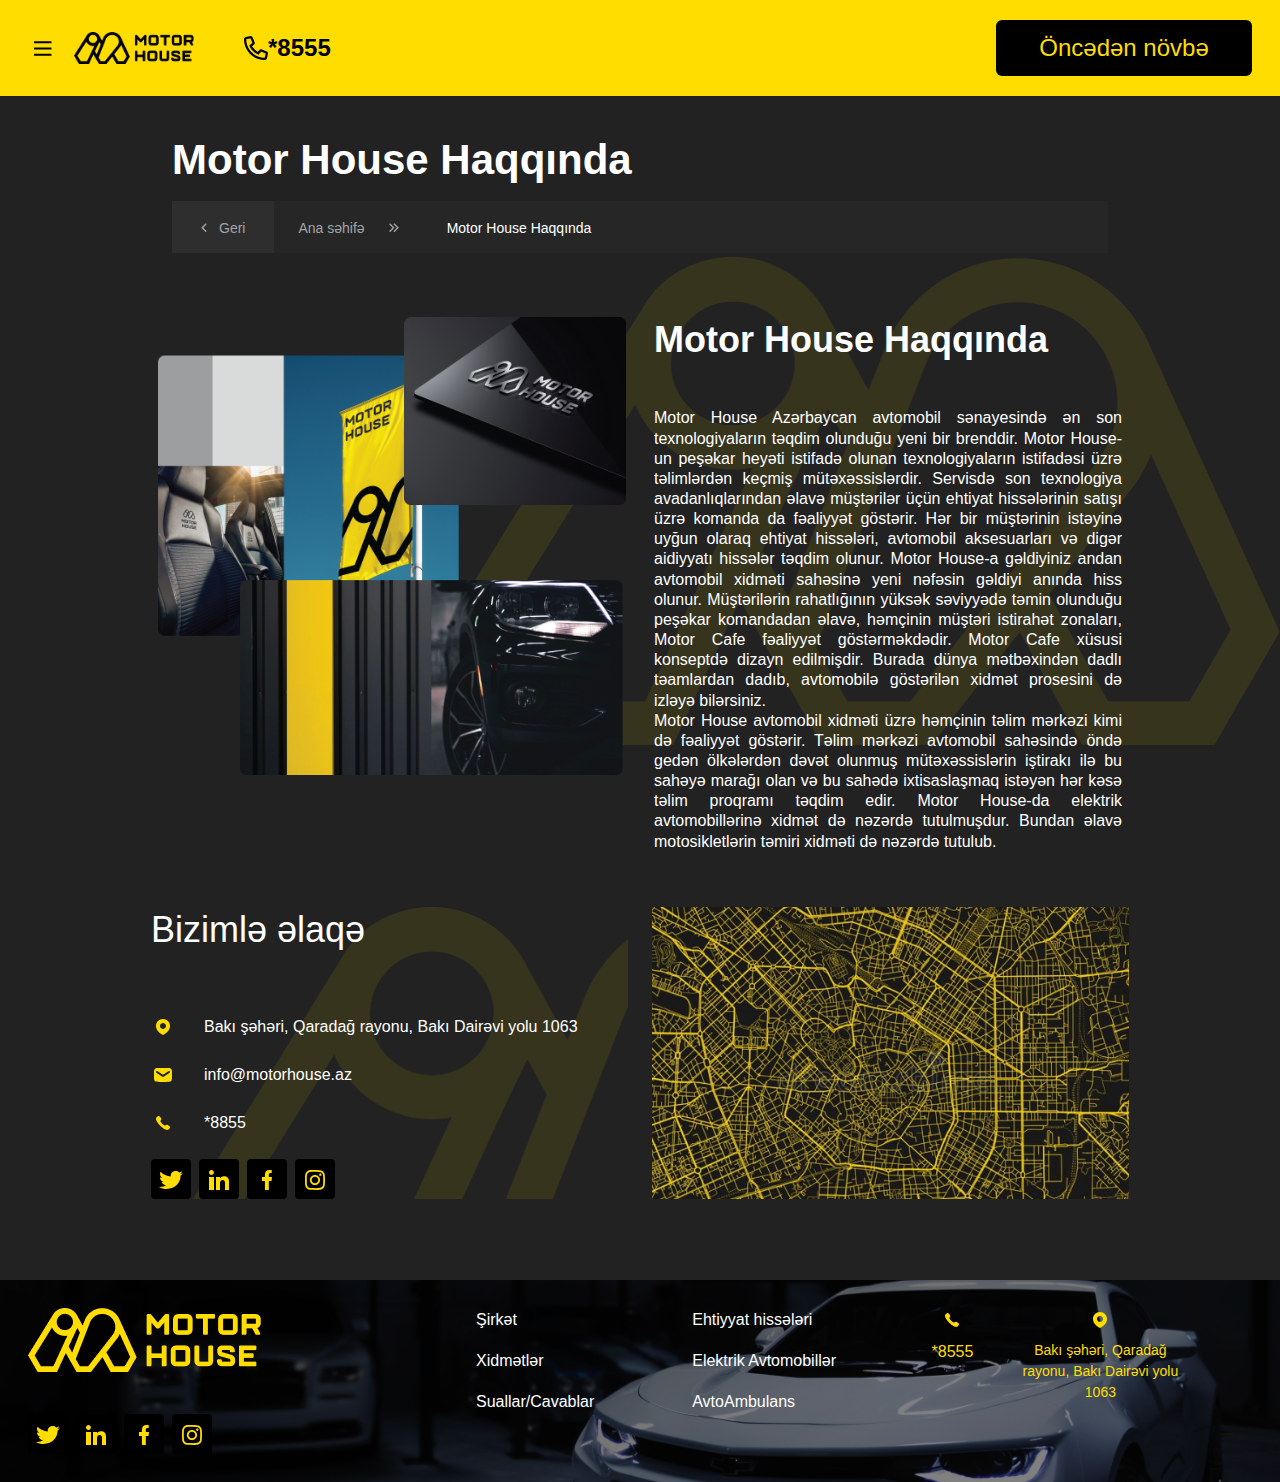
==== commit 8198ad1d: "about page updated" ====
--- a/about.html
+++ b/about.html
@@ -79,68 +79,67 @@
         </div>
     </div>
 </nav>
-<section class="about-title">
-    <div class="container">
-        <div class="title">
-            <h1>Motor House Haqqında</h1>
-        </div>
-        <div class="breadcrumb">
-            <ul class="list d-flex col-lg-12">
-                <li class="list-item">
-                    <a href="#">
-                        <img src="./img/GrayCopy16.svg" alt="">
-                        Geri
-                    </a>
-                </li>
-                <li class="list-item">
-                    <a href="#">
-                        Ana səhifə
-                        <img src="./img/GrayCopy17.svg" alt="">
-                    </a>
-                </li>
-                <li class="list-item active">
-                    <a href="#">
+<section class="about-main">
+    <div class="about-title">
+        <div class="container">
+            <div class="title">
+                <h1>Motor House Haqqında</h1>
+            </div>
+            <div class="breadcrumb">
+                <ul class="list d-flex col-lg-12">
+                    <li class="list-item">
+                        <a href="#">
+                            <img src="./img/GrayCopy16.svg" alt="">
+                            Geri
+                        </a>
+                    </li>
+                    <li class="list-item">
+                        <a href="#">
+                            Ana səhifə
+                            <img src="./img/GrayCopy17.svg" alt="">
+                        </a>
+                    </li>
+                    <li class="list-item active">
+                        <a href="#">
+                            Motor House Haqqında
+                        </a>
+                    </li>
+                </ul>
+            </div>
+        </div>
+    </div>
+    <div class="about">
+        <div class="container">
+            <div class="mobile-title">
+                <h3>Haqqımızda</h3>
+            </div>
+            <div class="about-row d-flex justify-content-center flex-column flex-md-row">
+
+                <div class="col-lg-6 col-md-6 col-sm-12 image">
+                    <img src="./img/about-img.png" alt="About">
+                </div>
+                <div class="col-lg-6 col-md-6 col-sm-12 about-text">
+                    <h3>
                         Motor House Haqqında
-                    </a>
-                </li>
-            </ul>
-        </div>
-    </div>
-</section>
-<section class="about">
-    <div class="container">
-        <div class="mobile-title">
-            <h1>Haqqımızda</h1>
-        </div>
-        <div class="about-row d-flex flex-column align-items-sm-center flex-md-row">
-
-            <div class="col-lg-6 col-md-6 col-sm-12 image">
-                <img src="./img/about-img.png" alt="About">
-            </div>
-            <div class="col-lg-6 col-md-6 col-sm-12 about-text">
-                <h3>
-                    Motor House Haqqında
-                </h3>
-                <p class="first">Motor House Azərbaycan avtomobil sənayesində ən son texnologiyaların təqdim olunduğu
-                    yeni bir
-                    brenddir. Motor House-un peşəkar heyəti istifadə olunan texnologiyaların istifadəsi üzrə təlimlərdən
-                    keçmiş mütəxəssislərdir. Servisdə son texnologiya avadanlıqlarından əlavə müştərilər üçün ehtiyat
-                    hissələrinin satışı üzrə komanda da fəaliyyət göstərir. Hər bir müştərinin istəyinə uyğun olaraq
-                    ehtiyat hissələri, avtomobil aksesuarları və digər aidiyyatı hissələr təqdim olunur. Motor House-a
-                    gəldiyiniz andan avtomobil xidməti sahəsinə yeni nəfəsin gəldiyi anında hiss olunur. Müştərilərin
-                    rahatlığının yüksək səviyyədə təmin olunduğu peşəkar komandadan əlavə, həmçinin müştəri istirahət
-                    zonaları, Motor Cafe fəaliyyət göstərməkdədir. </p>
-                <p class="second"> Motor Cafe xüsusi konseptdə dizayn edilmişdir. Burada
-                    dünya mətbəxindən dadlı təamlardan dadıb, avtomobilə göstərilən xidmət prosesini də izləyə
-                    bilərsiniz. Motor House avtomobil xidməti üzrə həmçinin təlim mərkəzi kimi də fəaliyyət göstərir.
-                    Təlim mərkəzi avtomobil sahəsində öndə gedən ölkələrdən dəvət olunmuş mütəxəssislərin iştirakı ilə
-                    bu sahəyə marağı olan və bu sahədə ixtisaslaşmaq istəyən hər kəsə təlim proqramı təqdim edir. Motor
-                    House-da elektrik avtomobillərinə xidmət də nəzərdə tutulmuşdur. Bundan əlavə motosikletlərin təmiri
-                    xidməti də nəzərdə tutulub.</p>
-                <a href="#" class="d-flex align-items-center">
-                    Daha ətraflı
-                    <img src="./img/right-arrow.svg" alt="Right Icon">
-                </a>
+                    </h3>
+                    <p>
+                        Motor House Azərbaycan avtomobil sənayesində ən son texnologiyaların təqdim olunduğu yeni bir
+                        brenddir. Motor House-un peşəkar heyəti istifadə olunan texnologiyaların istifadəsi üzrə
+                        təlimlərdən keçmiş mütəxəssislərdir. Servisdə son texnologiya avadanlıqlarından əlavə müştərilər
+                        üçün ehtiyat hissələrinin satışı üzrə komanda da fəaliyyət göstərir. Hər bir müştərinin istəyinə
+                        uyğun olaraq ehtiyat hissələri, avtomobil aksesuarları və digər aidiyyatı hissələr təqdim
+                        olunur. Motor House-a gəldiyiniz andan avtomobil xidməti sahəsinə yeni nəfəsin gəldiyi anında
+                        hiss olunur. Müştərilərin rahatlığının yüksək səviyyədə təmin olunduğu peşəkar komandadan əlavə,
+                        həmçinin müştəri istirahət zonaları, Motor Cafe fəaliyyət göstərməkdədir.
+                        Motor Cafe xüsusi konseptdə dizayn edilmişdir. Burada dünya mətbəxindən dadlı təamlardan dadıb,
+                        avtomobilə göstərilən xidmət prosesini də izləyə bilərsiniz. <br>
+                        Motor House avtomobil xidməti üzrə həmçinin təlim mərkəzi kimi də fəaliyyət göstərir. Təlim
+                        mərkəzi avtomobil sahəsində öndə gedən ölkələrdən dəvət olunmuş mütəxəssislərin iştirakı ilə bu
+                        sahəyə marağı olan və bu sahədə ixtisaslaşmaq istəyən hər kəsə təlim proqramı təqdim edir.
+                        Motor House-da elektrik avtomobillərinə xidmət də nəzərdə tutulmuşdur. Bundan əlavə
+                        motosikletlərin təmiri xidməti də nəzərdə tutulub.
+                    </p>
+                </div>
             </div>
         </div>
     </div>
@@ -154,17 +153,24 @@
                         <h1>Bizimlə əlaqə</h1>
                     </div>
                     <div class="widget d-flex justify-content-center flex-column">
-                        <div class="item align-items-center">
+                        <div class="item d-flex">
                             <img src="./img/Pin_fill.svg" alt="">
-                            <span>Bakı şəhəri, Qaradağ rayonu, Bakı Dairəvi yolu 1063</span>
+                            <div>
+                                <span>Bakı şəhəri, Qaradağ rayonu, Bakı Dairəvi yolu 1063</span>
+                            </div>
                         </div>
-                        <div class="item">
+                        <div class="item d-flex">
                             <img src="./img/Message_fill.svg" alt="">
-                            <span>info@motorhouse.az</span>
+                            <div>
+                                <span>info@motorhouse.az</span>
+
+                            </div>
                         </div>
-                        <div class="item">
+                        <div class="d-flex item">
                             <img src="./img/Component%206.svg" alt="">
-                            <span>*8855</span>
+                            <div>
+                                <span>*8855</span>
+                            </div>
                         </div>
                     </div>
                     <div class="social">
--- a/assets/about.css
+++ b/assets/about.css
@@ -1,5 +1,2 @@
-.about-title {
-  padding: 39px 160px 0;
-  background-color: #222222; }
-
+section.about-main{background-image:url("../img/logo-bg.png");background-repeat:no-repeat;padding:39px 160px;background-position:right;background-size:828px 488px;background-color:#222222}section.about-main .about-title .container{max-width:100%}section.about-main .about .container{max-width:100%}section.about-main .about .container .mobile-title{display:none}section.about-main .about .container .mobile-title h3{color:white !important;font-weight:700;font-size:32px;line-height:30.24px}section.about-main .about .container .about-row .image{max-width:544px;max-height:506px;margin-right:28px;margin-bottom:60px}section.about-main .about .container .about-row .image img{max-width:100%}section.about-main .about .container .about-row .about-text h3{color:white;font-weight:700;font-size:36px;line-height:45.36px;margin-bottom:46px}section.about-main .about .container .about-row .about-text p{color:white;font-size:16px;line-height:20.16px;text-align:justify}section.about-main .contact-us .container .row .map img{width:100%}section.contact-us .container{padding:0 81px 81px !important}section.contact-us .container .row .map img{height:100%}@media screen and (max-width: 1200px){section.about-main{background-size:690px 406px;padding:40px 16px}section.about-main .about .container .about-row .about-text h3{font-size:32px !important;margin-bottom:40px}section.contact-us .container{padding:0 19px 40px !important}section.contact-us .container .row .map img{height:100%}}@media screen and (max-width: 767px){section.about-main{padding:32px 4px;background-image:none}section.about-main .about .container .mobile-title{display:block}section.about-main .about .container .about-row{align-items:center}section.about-main .about .container .about-row .image{margin-right:0}section.about-main .about .container .about-row .about-text h3{display:none}section.about-main .about .container .about-row .about-text p{background-image:url("../img/logo-bg.png");background-position:center;background-size:552px 325px;background-repeat:no-repeat}}@media screen and (max-width: 567px){section.about-main .about .container .mobile-title{display:block}section.about-main .about .container .mobile-title h3{font-size:24px}section.about-main .about .container .about-row .image{margin-bottom:30px}section.about-main .about .container .about-row .about-text p{background-size:375px 220.98px}section.about-main .contact-us .container .row .map img{width:100%}section.contact-us .container .row .contact{background-position:center}}
 /*# sourceMappingURL=about.css.map */
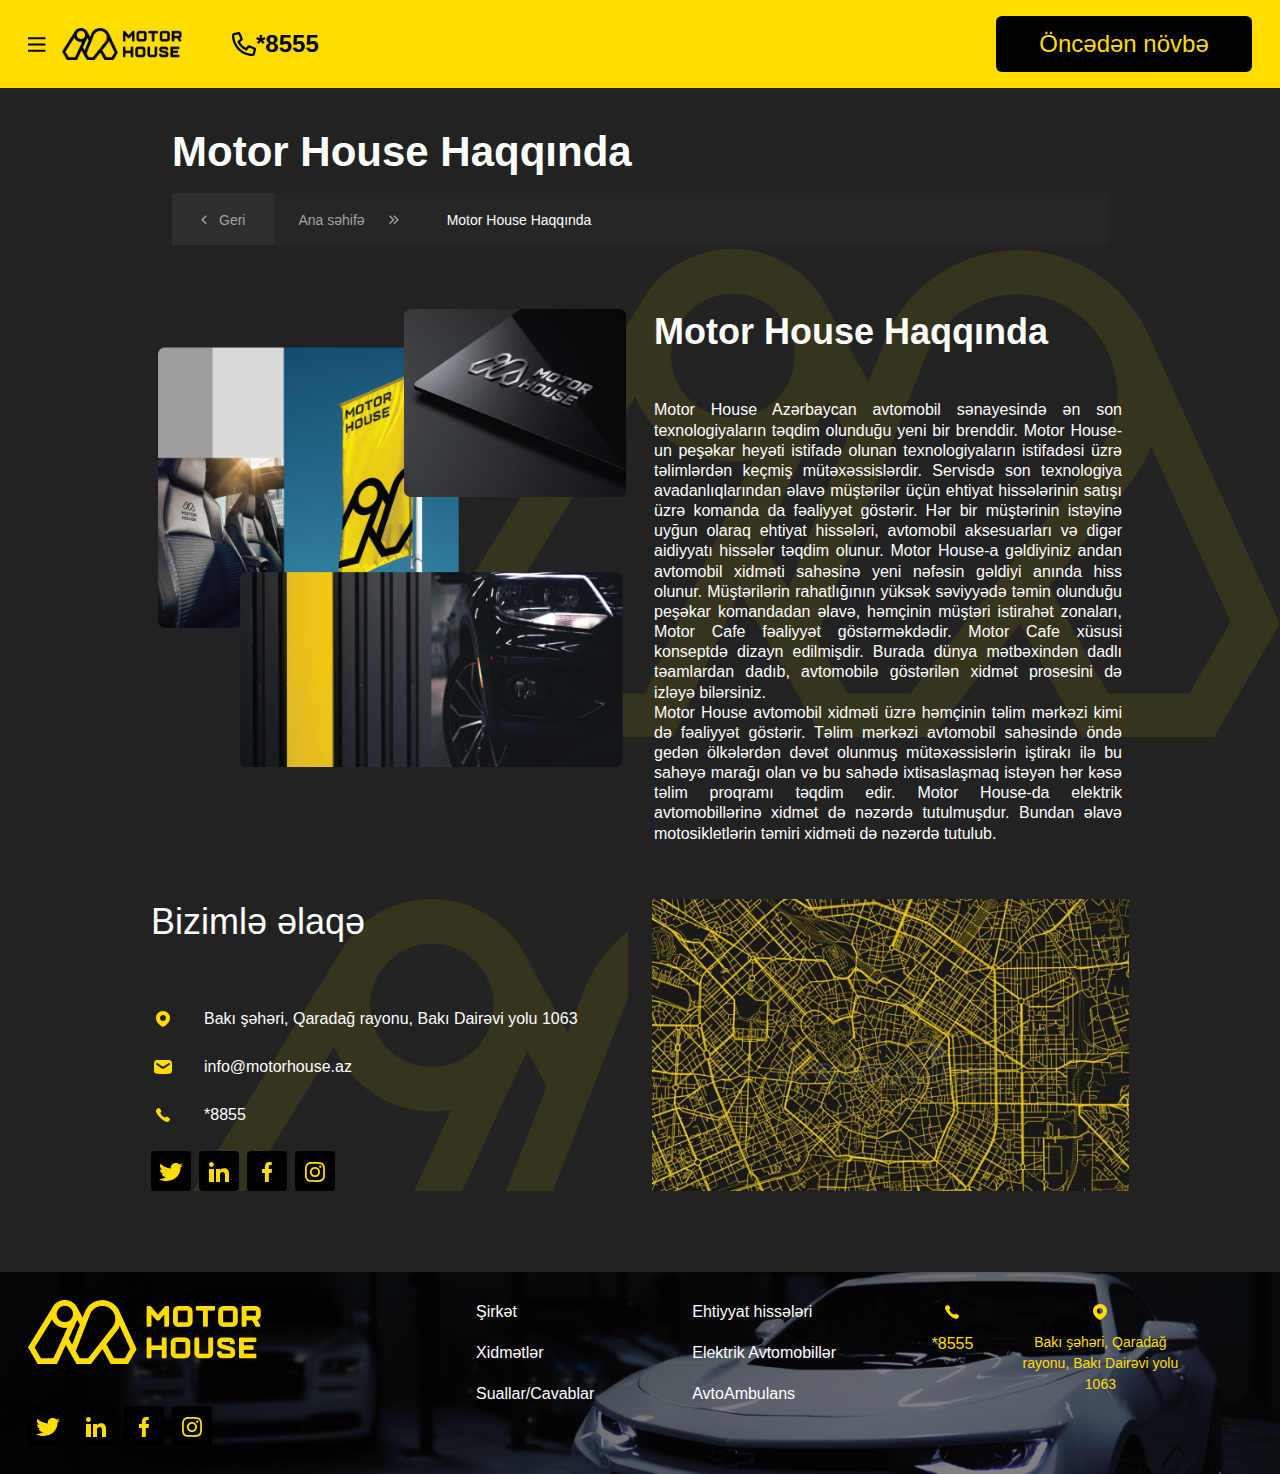
==== commit 075d14c6: "modal update" ====
--- a/about.html
+++ b/about.html
@@ -5,20 +5,218 @@
     <meta name="viewport"
           content="width=device-width, user-scalable=no, initial-scale=1.0, maximum-scale=1.0, minimum-scale=1.0">
     <meta http-equiv="X-UA-Compatible" content="ie=edge">
+    <link rel="icon" href=
+            "./img/Group1243.png"
+          type="image/x-icon">
+    <link rel="stylesheet" href="https://cdnjs.cloudflare.com/ajax/libs/OwlCarousel2/2.3.4/assets/owl.carousel.min.css"
+          integrity="sha512-tS3S5qG0BlhnQROyJXvNjeEM4UpMXHrQfTGmbQ1gKmelCxlSEBUaxhRBj/EFTzpbP4RVSrpEikbmdJobCvhE3g=="
+          crossorigin="anonymous" referrerpolicy="no-referrer"/>
+    <link rel="stylesheet"
+          href="https://cdnjs.cloudflare.com/ajax/libs/OwlCarousel2/2.3.4/assets/owl.theme.default.min.css"
+          integrity="sha512-sMXtMNL1zRzolHYKEujM2AqCLUR9F2C4/05cdbxjjLSRvMQIciEPCQZo++nk7go3BtSuK9kfa/s+a4f4i5pLkw=="
+          crossorigin="anonymous" referrerpolicy="no-referrer"/>
+    <link rel="stylesheet" href="//code.jquery.com/ui/1.12.1/themes/smoothness/jquery-ui.css">
     <link rel="stylesheet" href="./assets/bootstrap.min.css">
+    <link rel="stylesheet" href="./assets/mobile-menu.css">
+    <link rel="stylesheet" href="./assets/registerModal.css">
+    <link rel="stylesheet" href="./assets/loginModal.css">
     <link rel="stylesheet" href="./assets/breadcrumb.css">
     <link rel="stylesheet" href="./assets/about.css">
     <link rel="stylesheet" href="./assets/style.css">
     <title>Motor House Haqqında</title>
 </head>
 <body>
+<section class="registerModalOverlay modalOverlay">
+    <div class="registerModal">
+        <div class="closeModalBtn">
+            <img src="./img/Times.svg" alt="">
+        </div>
+        <div class="container">
+            <div class="row">
+                <div class="register-head">
+                    <div class="logo">
+                        <img src="./img/registerLogo.svg" alt="">
+                    </div>
+                    <div class="title">
+                        <h1>Qeydiyyatdan keçin</h1>
+                    </div>
+                </div>
+                <div class="form">
+                    <div class="col-lg-12">
+                        <input type="text" placeholder="Ad soyad">
+                    </div>
+                    <div class="col-lg-12">
+                        <input type="email" placeholder="Email">
+                    </div>
+                    <div class="col-lg-12">
+                        <input type="text" placeholder="Mobil nömrə">
+                    </div>
+                    <div class="col-lg-12">
+                        <input type="password" placeholder="Parol">
+                    </div>
+                    <div class="col-lg-12">
+                        <input type="password" placeholder="Parolu təstiqlə">
+                    </div>
+                </div>
+                <div class="field-agreement d-flex">
+                    <label class="customCheckbox">Bizim <a href="#">Qaydalar və Verilənlərin gizliliyi</a> ilə tanış olub təstiqləyin
+                        <input type="checkbox">
+                        <span class="checkmark"></span>
+                    </label>
+                </div>
+                <div class="register-btn">
+                    <button class="register-button">Qeydiyyatdan keç</button>
+                </div>
+                <div class="filed-signin">
+                    <span>Artıq hesabın var?</span>
+                    <a class="sign-in" href="#">Daxil ol</a>
+                </div>
+            </div>
+        </div>
+    </div>
+
+</section>
+<section class="loginModalOverlay modalOverlay">
+    <div class="loginModal">
+        <div class="closeModalBtn">
+            <img src="./img/Times.svg" alt="">
+        </div>
+        <div class="container">
+            <div class="row">
+                <div class="login-head">
+                    <div class="logo">
+                        <img src="./img/registerLogo.svg" alt="">
+                    </div>
+                    <div class="title">
+                        <h1>Motor House xoş gəlmisiniz.</h1>
+                    </div>
+                </div>
+                <div class="form">
+                    <div class="col-lg-12">
+                        <input type="email" placeholder="Email">
+                    </div>
+                    <div style="position: relative" class="col-lg-12">
+                        <input class="loginPsw" type="password" placeholder="Parol">
+                        <div class="seePswrd">
+                            <img src="./img/eye.svg" alt="">
+                        </div>
+                    </div>
+                </div>
+                <div class="d-flex justify-content-between align-items-center">
+                    <div class="field-remember d-flex align-items-center">
+                        <label class="customCheckbox">Yadda saxla
+                            <input type="checkbox">
+                            <span class="checkmark"></span>
+                        </label>
+                    </div>
+                    <div class="psw-recover">
+                        <span>Parolu unutmusunuz?</span>
+                    </div>
+                </div>
+                <div class="login-btn">
+                    <button class="login-button">Daxil ol</button>
+                </div>
+                <div class="filed-register d-flex">
+                    <span>Adresiniz yoxdur? O zaman</span>
+
+                    <a class="register" href="#">Qeydiyyatdan keçin</a>
+                </div>
+            </div>
+        </div>
+    </div>
+
+</section>
+<section class="mobile-menu">
+    <div class="container">
+        <div class="row">
+            <div class="menu-header d-flex align-items-center">
+                <div class="close-btn">
+                    <img src="img/times.svg" alt="">
+                </div>
+                <div class="phone d-flex align-items-center">
+                    <img src="./img/phone-icon.png" alt="">
+                    <span>*8555</span>
+                </div>
+            </div>
+            <div style="padding: 40px 16px">
+                <div class="menu">
+                    <ul class="mobile-menu-list">
+                        <li class="mobile-menu-list-item">
+                            <div class="li d-flex justify-content-between">
+                                <span>Xidmətlər</span>
+                                <div class="menu-toggle">
+                                    <img src="./img/MobileAngle-right.svg" alt="">
+                                </div>
+                            </div>
+                            <ul class="subMenu-list">
+                                <li class="subMenu-list-item">
+                                    <a href="#">Fərdi</a>
+                                </li>
+                                <li class="subMenu-list-item">
+                                    <a href="#">Korparativ</a>
+                                </li>
+                                <li class="subMenu-list-item">
+                                    <a href="#">Sığorta halları</a>
+                                </li>
+                            </ul>
+                        </li>
+                        <li class="mobile-menu-list-item">
+                            <a href="avtoAmbulans.html">
+                                Avto Ambulans
+                            </a>
+                        </li>
+                        <li class="mobile-menu-list-item">
+                            <div class="li d-flex justify-content-between">
+                                <span>Avto Market</span>
+                                <div class="menu-toggle">
+                                    <img src="./img/MobileAngle-right.svg" alt="">
+                                </div>
+                            </div>
+                            <ul class="subMenu-list">
+                                <li class="subMenu-list-item">
+                                    <a href="#"></a>
+                                </li>
+
+                            </ul>
+                        </li>
+                        <li class="mobile-menu-list-item">
+                            <a href="elektrikAvtomobilleri.html">
+                                Elektrik Avtomobilləri
+                            </a>
+                        </li>
+                        <li class="mobile-menu-list-item">
+                            <a href="sualCavab.html">
+                                Suallar/Cavablar
+                            </a>
+                        </li>
+                        <li class="mobile-menu-list-item">
+                            <a href="about.html">
+                                Motor house haqqında
+                            </a>
+                        </li>
+
+                    </ul>
+                </div>
+                <div class="line">
+                </div>
+                <div class="login-button d-flex justify-content-center">
+                    <a class="mobile-btn sign-in" href="#">
+                        <img src="./img/sign-in.svg" alt="">
+                        Daxil ol
+                    </a>
+                </div>
+            </div>
+        </div>
+    </div>
+</section>
 <nav class="header">
     <div class="container">
         <div class="navbar-logo d-flex align-items-center justify-content-between">
             <div class="d-flex align-items-center">
-                <button class="bars d-md-none d-inline-block bars">
+                <div id="mobile-nav" class="bars d-md-none d-inline-block bars">
                     <img src="./img/bars.svg" alt="Bars">
-                </button>
+                </div>
+
                 <a href="index.html" class="logo">
                     <img src="./img/logo.png" alt="Logo">
                 </a>
@@ -30,11 +228,11 @@
             <div>
                 <a href="oncedenNovbe.html">
                     <button class="header-button">Öncədən növbə</button>
-
                 </a>
-            </div>
-        </div>
-        <div class="site-dvider d-none d-md-block"></div>
+
+            </div>
+        </div>
+        <div class="site-divider d-none d-md-block"></div>
         <div class="navbar-menu d-md-flex d-none align-items-center justify-content-between">
             <ul class="menu">
                 <li class="menu-item">
@@ -44,7 +242,7 @@
                     </a>
                 </li>
                 <li class="menu-item">
-                    <a href="avtoAmbulans.html" class="menu-link">
+                    <a href="./avtoAmbulans.html" class="menu-link">
                         Avto Ambulans
                     </a>
                 </li>
@@ -65,13 +263,13 @@
                     </a>
                 </li>
                 <li class="menu-item">
-                    <a href="sualCavab.html" class="menu-link">
-                        Motor House Haqqında
+                    <a href="about.html" class="menu-link">
+                        Motor House haqqında
                     </a>
                 </li>
             </ul>
             <div>
-                <a href="#" class="site-button">
+                <a href="#" class="site-button sign-in">
                     <img src="./img/sign-in.svg" alt="Sign In">
                     Daxil ol
                 </a>
@@ -278,5 +476,14 @@
         </div>
     </div>
 </section>
+<script src="https://cdnjs.cloudflare.com/ajax/libs/jquery/3.6.0/jquery.min.js"
+        integrity="sha512-894YE6QWD5I59HgZOGReFYm4dnWc1Qt5NtvYSaNcOP+u1T9qYdvdihz0PPSiiqn/+/3e7Jo4EaG7TubfWGUrMQ=="
+        crossorigin="anonymous" referrerpolicy="no-referrer"></script>
+<script src="https://cdnjs.cloudflare.com/ajax/libs/OwlCarousel2/2.3.4/owl.carousel.min.js"
+        integrity="sha512-bPs7Ae6pVvhOSiIcyUClR7/q2OAsRiovw4vAkX+zJbw3ShAeeqezq50RIIcIURq7Oa20rW2n2q+fyXBNcU9lrw=="
+        crossorigin="anonymous" referrerpolicy="no-referrer"></script>
+<script src="//code.jquery.com/ui/1.12.1/jquery-ui.js"></script>
+<script src="assets/carousel.js"></script>
+<script src="./assets/main.js"></script>
 </body>
 </html>--- a/assets/mobile-menu.css
+++ b/assets/mobile-menu.css
@@ -0,0 +1,2 @@
+section.mobile-menu{background-color:#222222;color:white;position:absolute;z-index:2;display:none;height:auto;overflow:auto}section.mobile-menu .container{max-width:100%}section.mobile-menu .container .row .menu-header{display:flex !important;justify-content:space-between !important;align-items:center;padding:17px;background-color:#FFDD00}section.mobile-menu .container .row .menu-header .phone img{margin-right:4px}section.mobile-menu .container .row .menu-header .phone span{color:black;font-weight:700;font-size:24px;line-height:30.24px}section.mobile-menu .container .row .menu .mobile-menu-list{padding:0}section.mobile-menu .container .row .menu .mobile-menu-list .mobile-menu-list-item{color:#FFFFFFBF;margin-bottom:22px;cursor:pointer}section.mobile-menu .container .row .menu .mobile-menu-list .mobile-menu-list-item a{color:#FFFFFFBF;font-size:18px;line-height:18px;font-weight:700}section.mobile-menu .container .row .menu .mobile-menu-list .mobile-menu-list-item div span{color:#FFFFFFBF;font-size:18px;line-height:18px;font-weight:700}section.mobile-menu .container .row .menu .mobile-menu-list .mobile-menu-list-item .subMenu-list{display:none;padding-left:12px}section.mobile-menu .container .row .menu .mobile-menu-list .mobile-menu-list-item .subMenu-list .subMenu-list-item{margin-bottom:22px}section.mobile-menu .container .row .menu .mobile-menu-list .mobile-menu-list-item .subMenu-list .subMenu-list-item:first-child{margin-top:8px}section.mobile-menu .container .row .menu .mobile-menu-list .mobile-menu-list-item .subMenu-list .subMenu-list-item:last-child{margin-bottom:0}section.mobile-menu .container .row .menu .mobile-menu-list .mobile-menu-list-item .subMenu-list .subMenu-list-item a{color:white;font-size:16px;line-height:16px;font-weight:700}section.mobile-menu .container .row .line{border-top:2px solid #E7E8EA}section.mobile-menu .container .row .login-button{padding:24px 49px}section.mobile-menu .container .row .login-button .mobile-btn{width:100%;text-align:center;display:flex;justify-content:center;outline:none;border:none;background-color:#FFDD00;padding:13px 16px;white-space:nowrap;font-size:14px;line-height:14px;border-radius:6px;color:black;font-weight:600}section.mobile-menu .container .row .login-button .mobile-btn img{margin-right:8px}@media screen and (max-width: 1395px){section.mobile-menu{width:322px;top:88px}section.mobile-menu .container .row .menu-header{display:none !important}}@media screen and (max-width: 861px){section.mobile-menu{top:65px}}@media screen and (max-width: 769px){section.mobile-menu{top:0;width:100%}section.mobile-menu .container .row .menu-header{display:flex !important}}
+/*# sourceMappingURL=mobile-menu.css.map */
--- a/assets/registerModal.css
+++ b/assets/registerModal.css
@@ -0,0 +1,2 @@
+section.registerModalOverlay{display:none;width:100%;height:100%;background-color:#000000BF;position:absolute;z-index:2}section.registerModalOverlay .registerModal{overflow:visible;position:absolute;left:50%;transform:translate(-50%, 12%);z-index:2;background-color:#222222;width:416px;height:auto;border-radius:8px;padding:32px;display:flex;justify-content:center;align-items:center}section.registerModalOverlay .registerModal .closeModalBtn{position:absolute;top:-24px;right:-22px}section.registerModalOverlay .registerModal .container .row .register-head .logo{text-align:center}section.registerModalOverlay .registerModal .container .row .register-head .title h1{font-size:24px;font-weight:700;line-height:50px;color:white;margin:34px 0 28px 0}section.registerModalOverlay .registerModal .container .row .form input{border-radius:8px;background-color:#00000040;outline:none;border:1px solid white;padding:21px 12px;width:100%;margin-bottom:24px;font-size:18px;font-weight:700;color:#A0A4A8;line-height:18px}section.registerModalOverlay .registerModal .container .row .field-agreement{margin-bottom:32px}section.registerModalOverlay .registerModal .container .row .field-agreement input{width:30px;height:30px;margin-right:12px}section.registerModalOverlay .registerModal .container .row .field-agreement label{font-size:16px;line-height:20px;color:#A0A4A8}section.registerModalOverlay .registerModal .container .row .field-agreement label a{color:#FFDD00}section.registerModalOverlay .registerModal .container .row .register-btn{text-align:center}section.registerModalOverlay .registerModal .container .row .register-btn .register-button{padding:18px 77px;background-color:#FFDD00;border:none;outline:none;border-radius:8px;margin-bottom:40px;font-size:18px;font-weight:700;line-height:22.68px;width:100%}section.registerModalOverlay .registerModal .container .row .filed-signin span{font-size:14px;line-height:17.64px;font-weight:400;color:white;margin-right:18px}section.registerModalOverlay .registerModal .container .row .filed-signin a{color:#FFDD00;font-size:18px;line-height:22.68px;font-weight:700;text-decoration:underline}@media screen and (max-width: 556px){section.registerModalOverlay .registerModal{width:100%;transform:translate(-50%, 0%);position:relative}section.registerModalOverlay .registerModal .closeModalBtn{position:absolute;top:15px;right:15px}}
+/*# sourceMappingURL=registerModal.css.map */
--- a/assets/loginModal.css
+++ b/assets/loginModal.css
@@ -0,0 +1,2 @@
+section.loginModalOverlay{display:none;width:100%;height:100%;background-color:#000000BF;position:absolute;z-index:2}section.loginModalOverlay .loginModal{position:absolute;left:50%;transform:translate(-50%, 12%);z-index:2;background-color:#222222;width:416px;height:auto;border-radius:8px;padding:32px;display:flex;justify-content:center;align-items:center}section.loginModalOverlay .loginModal .closeModalBtn{position:absolute;top:-24px;right:-22px}section.loginModalOverlay .loginModal .container .row .login-head .logo{text-align:center}section.loginModalOverlay .loginModal .container .row .login-head .title h1{font-size:24px;font-weight:700;line-height:50px;color:white;margin:34px 0 28px 0}section.loginModalOverlay .loginModal .container .row .login-head .message{line-height:50px;color:white;font-size:16px}section.loginModalOverlay .loginModal .container .row .login-head .image{margin-bottom:24px}section.loginModalOverlay .loginModal .container .row .form .error input{border:1px solid #FF6262;margin-bottom:0}section.loginModalOverlay .loginModal .container .row .form .error input::-webkit-input-placeholder{color:#FF6262}section.loginModalOverlay .loginModal .container .row .form .error .seePswrd{color:#FF6262}section.loginModalOverlay .loginModal .container .row .form .error .error-msg span{font-size:14px;color:#FF6262;display:block !important;margin-bottom:24px;margin-top:8px}section.loginModalOverlay .loginModal .container .row .form input{border-radius:8px;background-color:#00000040;outline:none;border:1px solid white;padding:21px 12px;width:100%;margin-bottom:24px;font-size:18px;font-weight:700;color:#A0A4A8;line-height:18px}section.loginModalOverlay .loginModal .container .row .form .seePswrd{position:absolute;top:19px;right:15px}section.loginModalOverlay .loginModal .container .row .field-remember input{width:24px;height:24px;margin-right:12px}section.loginModalOverlay .loginModal .container .row .field-remember label{font-size:16px;line-height:16px;color:#A0A4A8}section.loginModalOverlay .loginModal .container .row .field-remember label a{color:#FFDD00}section.loginModalOverlay .loginModal .container .row .psw-recover span{cursor:pointer;font-size:18px;color:#FFDD00;line-height:22.68px;opacity:80%}section.loginModalOverlay .loginModal .container .row .login-btn{text-align:center;margin-top:32px}section.loginModalOverlay .loginModal .container .row .login-btn .login-button{padding:18px 77px;background-color:#FFDD00;border:none;outline:none;border-radius:8px;margin-bottom:40px;font-size:18px;font-weight:700;line-height:22.68px;width:100%}section.loginModalOverlay .loginModal .container .row .filed-register span{font-size:14px;line-height:17.64px;font-weight:400;color:white;margin-right:21px}section.loginModalOverlay .loginModal .container .row .filed-register a{color:#FFDD00;font-size:14px;line-height:22.68px;font-weight:700;text-decoration:underline}.customCheckbox{display:block;position:relative;padding-left:35px;margin-bottom:12px;cursor:pointer;font-size:18px;-webkit-user-select:none;-moz-user-select:none;-ms-user-select:none;user-select:none}.customCheckbox input{position:absolute;opacity:0;cursor:pointer;height:0;width:0}.checkmark{position:absolute;top:0;left:0;height:24px;width:24px;border:1px solid white;border-radius:4px;background:transparent}.customCheckbox input:checked ~ .checkmark{background-color:#FFDD00;border:none}.checkmark:after{content:"";position:absolute;display:none}.customCheckbox input:checked ~ .checkmark:after{display:block}.customCheckbox .checkmark:after{left:9px;top:5px;width:5px;height:10px;border:solid black;border-width:0 3px 3px 0;-webkit-transform:rotate(45deg);-ms-transform:rotate(45deg);transform:rotate(45deg)}@media screen and (max-width: 556px){section.loginModalOverlay .loginModal{width:100%;transform:translate(-50%, 0%);position:relative}section.loginModalOverlay .loginModal .closeModalBtn{position:absolute;top:15px;right:15px}}
+/*# sourceMappingURL=loginModal.css.map */
--- a/assets/style.css
+++ b/assets/style.css
@@ -1,2 +1,2 @@
-@import "http://fonts.cdnfonts.com/css/pt-root-ui";*{font-family:"Pt root ui", sans-serif !important;font-size:16px;list-style:none}* a{text-decoration:none}.header{background:#fd0;padding:16px 160px}.header .container .logo{width:145px;height:40px;display:inline-block;margin-right:50px}.header .container .logo img{width:100%;height:auto}.header .container .phone span{font-size:24px;font-width:bold}.header .container a:last-child{color:#000;font-size:24px;font-weight:700;text-decoration:none}.header .container .header-button{background:#000000;border-radius:6px;color:#fd0;padding:10px 12px;box-sizing:border-box;width:256px;text-align:center;border:none;outline:none}.header .container .header-button:focus{outline:none !important}.header .container .menu{display:flex;align-items:center;justify-content:space-between;padding:0 !important;margin:0 !important}.header .container .menu-item{list-style:none;margin-right:24px}.header .container .menu-item .menu-link{font-weight:700;font-size:16px;display:flex;align-items:center}.header .container .menu-item .menu-link img{margin-left:8px}.header .site-dvider{height:1px;width:100%;background:#000;margin:16px 0}.header .site-button{display:flex;align-items:center;justify-content:center;text-align:center;border:1px solid #000;border-radius:6px;padding:10px 12px;font-size:14px !important;font-weight:600;width:160px;height:40px}.header .site-button img{margin-right:8px;width:14px;height:14px}section.hero{padding:16px 160px;background-image:url("../img/hero-bg.png");background-repeat:no-repeat;background-size:cover;position:relative}section.hero .context{color:#fff;font-weight:700;text-align:center;margin-bottom:0 !important}section.hero .context h1{font-size:48px;line-height:60px;margin-top:156px}section.hero .context h2{margin-top:16px;font-size:36px;font-weight:700;line-height:45px}section.hero .context .site-button{border:1px solid #fd0;color:#fd0;background:transparent;padding:15px 23px;border-radius:8px;line-height:20.16px;display:inline-block;width:224px;margin:102px 0 269px 0}section.hero .owl-carousel{display:none !important}section.hero .services{width:100%;padding:0 16px;bottom:-57px;z-index:1;justify-content:center;left:0 !important;right:0 !important}section.hero .services .card{border:none;border-radius:8px}section.hero .services .card .card-img-top{border-radius:8px 8px 0 0}section.hero .services .card .card-body{font-weight:700;font-size:18px;text-align:center;background:#fd0;border-radius:0 0 8px 8px}section.hero .services .card .card-body span{font-size:18px}section.about{padding:136px 160px 160px 64px;background-color:#222;background-image:url("../img/logo-bg.png");background-position:right;background-repeat:no-repeat;background-size:828.15px 488px;align-items:center}section.about .container .mobile-title h1{display:none}section.about .image{margin-right:28px;width:544px;height:536px}section.about .image img{width:100%;height:auto}section.about .about-text h3{color:white;font-size:36px;margin-bottom:46px;line-height:45.36px}section.about .about-text p{color:#FFFFFF;text-align:justify;margin-bottom:0;line-height:20.16px;font-weight:400}section.about .about-text .second{margin-bottom:43px}section.about .about-text a{color:#fd0;margin-right:10.75px;text-decoration:none}section.about .about-text a img{margin-left:10.75px}section.title{background-image:url("../img/Rectangle244.png");background-size:cover;padding:154px 256px;text-align:center}section.title h1{color:white;font-size:72px;line-height:90.72px}section.our-services{background-color:#222222;padding:64px 164px}section.our-services .container .title h1{color:white;font-size:36px;line-height:45.36px;margin-bottom:32px}section.our-services .container .row .card{background-color:#262626;text-align:center;height:256px;margin:15px auto;border-radius:8px}section.our-services .container .row .card img{width:140px;margin:20px auto;height:150px}section.our-services .container .row .card span{color:white;font-size:18px}section.contact{background-image:url("../img/Group1268.jpg");background-size:cover}section.contact button{background-color:#fd0;border-radius:10px;font-size:18px;line-height:22.68px;text-align:center;border:none;padding:19px 76px;font-weight:bold}section.contact .container{padding:40px 256px}section.contact .container .title h1{color:white;font-size:72px;line-height:90.72px;white-space:nowrap;margin-bottom:64px}section.contact .container .row input{width:100%;margin-bottom:32px;border:1px solid #fff;border-radius:10px;padding:21px 12px;background:none;font-size:18px;line-height:18px;color:white;transition:all 400ms}section.contact .container .row input:focus{outline:none;border-color:#fd0}section.contact .container .row textarea{width:100%;margin-bottom:42px;border:1px solid #fff;border-radius:10px;padding:21px 12px 81px 12px;background:none;font-size:18px;line-height:18px;color:white;transition:all 400ms}section.contact .container .row textarea:focus{outline:none;border-color:#fd0}section.contact-us{background-color:#222222;background-size:495px 292px}section.contact-us .container{padding:81px}section.contact-us .container .contact{background-image:url("../img/logo-bg.png");background-repeat:no-repeat;background-size:828.15px 488px}section.contact-us .container .contact .contact-header h1{font-size:36px;line-height:45.36px;color:white;margin-bottom:63px}section.contact-us .container .contact .widget .item{margin-bottom:24px}section.contact-us .container .contact .widget .item img{margin-right:29px}section.contact-us .container .contact .widget .item span{color:white}section.contact-us .container .contact .social{display:flex;align-items:center}section.contact-us .container .contact .social span{display:flex;align-items:center;justify-content:center;background-color:black;margin-right:8px;padding:8px;border-radius:4px;width:40px;height:40px}section.contact-us .container .map img{width:100%;height:auto;object-fit:cover}section.footer{background-image:url("../img/footerbg.png");background-size:cover;padding:64px 164px}section.footer .container .row .first .logo{margin-bottom:42px}section.footer .container .row .first .social{display:flex;align-items:center}section.footer .container .row .first .social span{display:flex;align-items:center;justify-content:center;background-color:black;margin-right:8px;padding:8px;border-radius:4px;width:40px;height:40px}section.footer .container .row .second .list a{text-decoration:none}section.footer .container .row .second .list a .list-item{margin-bottom:17px;font-weight:400;color:white;list-style:none;word-break:break-all}section.footer .container .row .third{margin-bottom:32px}section.footer .container .row .third a{text-decoration:none}section.footer .container .row .third span{color:#fd0;text-align:center;font-weight:400}section.footer .container .row .third img{margin-bottom:8px}section.footer .container .row .third .phone{display:flex;align-items:center;flex-direction:column}section.footer .container .row .third .address{display:flex;flex-direction:column;align-items:center;text-align:center;margin-left:47px}section.footer .container .row .third .address span{width:160px;height:54px;font-size:14px}@media screen and (max-width: 1440px){section.about{padding:136px 100px}}@media screen and (max-width: 1395px){.header{padding:20px 16px}.header .container{max-width:100%}.header .container .navbar-logo .bars{display:block !important;border:none;background:none;margin-right:16px}.header .container .navbar-logo .logo{width:120px;height:33px}.header .container .site-dvider{display:none !important}.header .container .navbar-menu{display:none !important}section.our-services{padding:24px 16px}section.contact .container{padding:48px 16px}section.contact .container .title h1{font-size:48px}section.contact .container .row input{width:100%;margin-bottom:32px;border:1px solid #fff;border-radius:10px;padding:21px 12px;background:none;font-size:18px;line-height:18px;color:white}section.contact .container .row textarea{width:100%;margin-bottom:42px;border:1px solid #fff;border-radius:10px;padding:21px 12px 81px 12px;background:none;font-size:18px;line-height:18px;color:white}section.footer{padding:28px 16px}section.footer .container{max-width:100%}section.footer .container .row .first .logo{margin-bottom:42px}section.footer .container .row .first .social{display:flex;align-items:center}section.footer .container .row .first .social span{display:flex;align-items:center;justify-content:center;background-color:black;margin-right:8px;padding:8px;border-radius:4px;width:40px;height:40px}section.footer .container .row .second .list a{text-decoration:none}section.footer .container .row .second .list a .list-item{margin-bottom:17px;font-weight:400;color:white;list-style:none;white-space:nowrap}section.footer .container .row .third a{text-decoration:none}section.footer .container .row .third span{color:#fd0;text-align:center;font-weight:400}section.footer .container .row .third img{margin-bottom:8px}section.footer .container .row .third .phone{display:flex;align-items:center;flex-direction:column}section.footer .container .row .third .address{display:flex;flex-direction:column;align-items:center;text-align:center;margin-left:47px}section.footer .container .row .third .address span{width:160px;height:54px;font-size:14px}}@media screen and (max-width: 1260px){section.hero{padding:16px 33px;background-image:url("../img/hero-bg.png");background-repeat:no-repeat;background-size:cover}section.hero .services .card{border:none;border-radius:8px}section.hero .services .card .card-img-top{border-radius:8px 8px 0 0}section.hero .services .card .card-body{font-weight:700;font-size:18px;text-align:center;background:#fd0;border-radius:0 0 8px 8px}section.hero .services .card .card-body span{white-space:nowrap !important;font-size:16px}section.about{padding:100px 62px;background-size:596px 351px !important}section.about .image{width:418px;height:412px}section.about .about-text h3{font-size:28px;margin-bottom:24px}section.about .about-text p{margin-bottom:24px}section.about .about-text .second{display:none}section.our-services{padding:24px 16px}section.our-services .container{max-width:100%}section.our-services .container .title h1{font-size:28px;line-height:45.36px}section.contact-us .container{max-width:100%;padding:48px 19px}section.contact-us .container .contact{background-image:url("../img/logo-bg.png");background-size:495px 292px}section.contact-us .container .contact .widget .item{margin-bottom:18px}section.contact-us .container .contact .widget .item img{margin-right:33px}section.contact-us .container .contact .social{display:flex;align-items:center}section.contact-us .container .contact .social span{display:flex;align-items:center;justify-content:center;background-color:black;margin-right:8px;padding:8px;border-radius:4px;width:40px;height:40px}}@media screen and (max-width: 993px){section.hero{padding:16px 5px 160px}section.hero .container{max-width:100%}section.hero .context{color:#fff}section.hero .context h1{font-size:36px !important;line-height:45.36px !important;margin-top:80px !important}section.hero .context h2{margin-top:16px !important;font-size:24px !important;line-height:30.24px !important}section.hero .context .site-button{margin-top:39px;margin-bottom:24px}section.hero .services{justify-content:space-around}section.hero .services .card{border:none;border-radius:8px;width:148px !important}section.hero .services .card .card-img-top{border-radius:8px 8px 0 0}section.hero .services .card .card-body{font-weight:700;font-size:18px;text-align:center;background:#fd0;border-radius:0 0 8px 8px}section.hero .services .card .card-body span{white-space:nowrap !important}section.about{padding:160px 16px 48px !important}section.about .container{max-width:100% !important}section.about .container .about-row{justify-content:center}section.about .image{margin-right:34px !important;width:383px !important;height:389px !important}section.about .about-text h3{font-size:24px !important;margin-bottom:16px !important;line-height:30.24px !important}section.about .about-text p{margin-bottom:18px}section.title{padding:115px 186px}section.footer .container{max-width:100%}section.footer .container .row .first{display:flex}section.footer .container .row .first .logo{margin-right:70px;width:116.4px;height:32px}section.footer .container .row .first .logo img{width:100%;height:auto}section.footer .container .row .first .social{display:flex;align-items:baseline}section.footer .container .row .first .social span{display:flex;align-items:center;justify-content:center;background-color:black;margin-right:8px;padding:8px;border-radius:4px;width:40px;height:40px}section.footer .container .row .second .list a{text-decoration:none}section.footer .container .row .second .list a .list-item{margin-bottom:17px;font-weight:400;color:white;list-style:none;white-space:nowrap}section.footer .container .row .third a{text-decoration:none}section.footer .container .row .third span{color:#fd0;text-align:center;font-weight:400}section.footer .container .row .third img{margin-bottom:8px}section.footer .container .row .third .phone{display:flex;align-items:center;flex-direction:column}section.footer .container .row .third .address{display:flex;flex-direction:column;align-items:center;text-align:center;margin-left:47px}section.footer .container .row .third .address span{width:160px;height:54px;font-size:14px}}@media screen and (max-width: 860px){.header .container .navbar-logo .logo{width:87.3px;height:24px;margin-right:24px !important}.header .container .header-button{padding:8px 12px !important;width:136px !important;font-size:16px;line-height:20.16px}section.hero .container .services-main .card{width:138px !important}section.about{padding:80px 64px !important}section.about .container{max-width:100% !important}section.about .container .about-row{justify-content:center}section.about .image{margin-right:34px !important;width:383px !important;height:389px !important}section.about .about-text h3{font-size:24px !important;margin-bottom:16px !important;line-height:30.24px !important}section.about .about-text p{margin-bottom:18px}}@media screen and (max-width: 820px){section.our-services .container .row .card{width:200px}}@media screen and (max-width: 768px){section.hero{padding:16px 5px}section.hero .context h1{margin:60px 0 24px 0}section.hero .services-carousel{display:block !important}section.hero .services-carousel .owl-nav{display:none !important}section.hero .services-carousel .owl-dot{display:none !important}section.hero .services-main{display:none !important}section.hero .services .card .card-body{font-size:18px}section.hero .services .card .card-body span{white-space:nowrap !important;font-size:12px}section.about{background-size:596px 351px !important}section.about .container .mobile-title h1{display:block;color:white;font-size:24px}section.about .image{width:343px !important;height:337px !important}section.about .about-text h3{display:none}section.about .about-text p{margin-top:30px}section.title{padding:65px}section.title h1{font-size:36px;line-height:40px}section.contact .container{padding:24px 16px}section.contact .container button{padding:13px 75px;width:100%}section.contact .container .title h1{font-size:24px;margin-bottom:18px}section.contact .container .row input{margin-bottom:16px;padding:12px 16px}section.contact .container .row textarea{margin-bottom:16px;padding:16px 12px}section.contact-us{background-color:#222222;background-size:495px 292px;background-repeat:no-repeat}section.contact-us .container .contact .contact-header h1{font-size:36px;line-height:45.36px;color:white;margin-bottom:63px}section.contact-us .container .contact .widget .item{margin-bottom:24px}section.contact-us .container .contact .widget .item img{margin-right:29px}section.contact-us .container .contact .widget .item span{color:white}section.contact-us .container .contact .social{display:flex;align-items:center}section.contact-us .container .contact .social span{display:flex;align-items:center;justify-content:center;background-color:black;margin-right:8px;padding:8px;border-radius:4px;width:40px;height:40px}section.footer .first{justify-content:center !important}section.footer .second{display:flex !important;justify-content:center !important}}@media screen and (max-width: 680px){section.our-services .container .row .card{width:150px;height:180px}section.our-services .container .row .card img{width:60% !important;margin-bottom:5px !important}section.our-services .container .row .card span{font-size:12px;padding-bottom:8px}}@media screen and (max-width: 576px){section.hero{padding:16px}section.hero .services .card{width:120px !important;border:none;border-radius:8px}section.hero .services .card .card-img-top{border-radius:8px 8px 0 0}section.hero .services .card .card-body{font-weight:700;font-size:18px;text-align:center;background:#fd0;border-radius:0 0 8px 8px}section.hero .services .card .card-body span{font-size:12px}section.about .about-row{display:flex !important;align-items:center !important;justify-content:center !important}section.about .image{width:300px !important}section.title{padding:45px}section.title h1{font-size:24px;line-height:30.24px}section.contact-us .container{padding:64px 16px}section.contact-us .container .contact{background-size:375px 220px}section.contact-us .container .contact .contact-header h1{font-size:24px;line-height:30.24px;color:white;margin-bottom:16px}section.contact-us .container .contact .widget .item{margin-bottom:16px}section.contact-us .container .contact .widget .item img{margin-right:33px}section.contact-us .container .contact .social{display:flex;align-items:center}section.contact-us .container .contact .social span{display:flex;align-items:center;justify-content:center;background-color:black;margin-right:8px;padding:8px;border-radius:4px;width:40px;height:40px}section.contact-us .container .map img{width:100%;height:auto;object-fit:cover}section.footer{padding:0 !important}section.footer .container .row .first{flex-direction:column;align-items:center}section.footer .container .row .first .logo{text-align:center;width:233px;height:64px;margin:32px 0 36px 0}section.footer .container .row .first .social{justify-content:center;margin-bottom:32px}section.footer .container .row .second ul:first-child{padding-left:0}section.footer .container .row .second ul li{font-size:12px}}@media screen and (max-width: 520px){section.our-services .container .row .card{width:auto;height:130px}section.our-services .container .row .card img{height:80px}section.our-services .container .row .card span{font-size:8px}section.about{padding:64px 16px !important}}@media screen and (max-width: 490px){.services .card{max-width:80px !important;border:none;border-radius:8px}.services .card .card-img-top{border-radius:8px 8px 0 0}.services .card .card-body{font-weight:700;font-size:18px;text-align:center;background:#fd0;border-radius:0 0 8px 8px}.services .card .card-body span{font-size:8px !important}}@media screen and (max-width: 380px){section.our-services .container .row .card{width:auto}section.our-services .container .row .card img{width:100%}section.our-services .container .row .card span{font-size:8px;line-height:15.12px}}@media screen and (max-width: 320px){.header{padding:10px 8px}.header .header-button{max-width:100px !important}}
+@import "http://fonts.cdnfonts.com/css/pt-root-ui";*{font-family:"Pt root ui", sans-serif !important;font-size:16px;list-style:none}* a{text-decoration:none}.header{background:#fd0;padding:16px 160px}.header .container .logo{width:145px;height:40px;display:inline-block;margin-right:50px}.header .container .logo img{width:100%;height:auto}.header .container .phone span{font-size:24px;font-width:bold}.header .container a:last-child{color:#000;font-size:24px;font-weight:700;text-decoration:none}.header .container .header-button{background:#000000;border-radius:6px;color:#fd0;padding:10px 12px;box-sizing:border-box;width:256px;text-align:center;border:none;outline:none}.header .container .header-button:focus{outline:none !important}.header .container .menu{display:flex;align-items:center;justify-content:space-between;padding:0 !important;margin:0 !important}.header .container .menu-item{list-style:none;margin-right:24px}.header .container .menu-item .menu-link{font-weight:700;font-size:16px;display:flex;align-items:center}.header .container .menu-item .menu-link img{margin-left:8px}.header .site-divider{height:1px;width:100%;background:#000;margin:16px 0}.header .site-button{display:flex;align-items:center;justify-content:center;text-align:center;border:1px solid #000;border-radius:6px;padding:10px 12px;font-size:14px !important;font-weight:600;width:160px;height:40px}.header .site-button img{margin-right:8px;width:14px;height:14px}section.hero{padding:16px 160px;background-image:url("../img/hero-bg.png");background-repeat:no-repeat;background-size:cover;position:relative}section.hero .context{color:#fff;font-weight:700;text-align:center;margin-bottom:0 !important}section.hero .context h1{font-size:48px;line-height:60px;margin-top:156px}section.hero .context h2{margin-top:16px;font-size:36px;font-weight:700;line-height:45px}section.hero .context .site-button{border:1px solid #fd0;color:#fd0;background:transparent;padding:15px 23px;border-radius:8px;line-height:20.16px;display:inline-block;width:224px;margin:102px 0 269px 0}section.hero .owl-carousel{display:none !important}section.hero .services{width:100%;padding:0 16px;bottom:-57px;z-index:1;justify-content:center;left:0 !important;right:0 !important}section.hero .services .card{border:none;border-radius:8px}section.hero .services .card .card-img-top{border-radius:8px 8px 0 0}section.hero .services .card .card-body{font-weight:700;font-size:18px;text-align:center;background:#fd0;border-radius:0 0 8px 8px}section.hero .services .card .card-body span{font-size:18px}section.about{padding:136px 160px 160px 64px;background-color:#222;background-image:url("../img/logo-bg.png");background-position:right;background-repeat:no-repeat;background-size:828.15px 488px;align-items:center}section.about .container .mobile-title h1{display:none}section.about .image{margin-right:28px;width:544px;height:536px}section.about .image img{width:100%;height:auto}section.about .about-text h3{color:white;font-size:36px;margin-bottom:46px;line-height:45.36px}section.about .about-text p{color:#FFFFFF;text-align:justify;margin-bottom:0;line-height:20.16px;font-weight:400}section.about .about-text .second{margin-bottom:43px}section.about .about-text a{color:#fd0;margin-right:10.75px;text-decoration:none}section.about .about-text a img{margin-left:10.75px}section.title{background-image:url("../img/Rectangle244.png");background-size:cover;padding:154px 256px;text-align:center}section.title h1{color:white;font-size:72px;line-height:90.72px}section.our-services{background-color:#222222;padding:64px 164px}section.our-services .container .title h1{color:white;font-size:36px;line-height:45.36px;margin-bottom:32px}section.our-services .container .row .card{background-color:#262626;text-align:center;height:256px;margin:15px auto;border-radius:8px}section.our-services .container .row .card img{width:140px;margin:20px auto;height:150px}section.our-services .container .row .card span{color:white;font-size:18px}section.contact{background-image:url("../img/Group1268.jpg");background-size:cover}section.contact button{background-color:#fd0;border-radius:10px;font-size:18px;line-height:22.68px;text-align:center;border:none;padding:19px 76px;font-weight:bold}section.contact .container{padding:40px 256px}section.contact .container .title h1{color:white;font-size:72px;line-height:90.72px;white-space:nowrap;margin-bottom:64px}section.contact .container .row input{width:100%;margin-bottom:32px;border:1px solid #fff;border-radius:10px;padding:21px 12px;background:none;font-size:18px;line-height:18px;color:white;transition:all 400ms}section.contact .container .row input:focus{outline:none;border-color:#fd0}section.contact .container .row textarea{width:100%;margin-bottom:42px;border:1px solid #fff;border-radius:10px;padding:21px 12px 81px 12px;background:none;font-size:18px;line-height:18px;color:white;transition:all 400ms}section.contact .container .row textarea:focus{outline:none;border-color:#fd0}section.contact-us{background-color:#222222;background-size:495px 292px}section.contact-us .container{padding:81px}section.contact-us .container .contact{background-image:url("../img/logo-bg.png");background-repeat:no-repeat;background-size:828.15px 488px}section.contact-us .container .contact .contact-header h1{font-size:36px;line-height:45.36px;color:white;margin-bottom:63px}section.contact-us .container .contact .widget .item{margin-bottom:24px}section.contact-us .container .contact .widget .item img{margin-right:29px}section.contact-us .container .contact .widget .item span{color:white}section.contact-us .container .contact .social{display:flex;align-items:center}section.contact-us .container .contact .social span{display:flex;align-items:center;justify-content:center;background-color:black;margin-right:8px;padding:8px;border-radius:4px;width:40px;height:40px}section.contact-us .container .map img{width:100%;height:auto;object-fit:cover}section.footer{background-image:url("../img/footerbg.png");background-size:cover;padding:64px 164px}section.footer .container .row .first .logo{margin-bottom:42px}section.footer .container .row .first .social{display:flex;align-items:center}section.footer .container .row .first .social span{display:flex;align-items:center;justify-content:center;background-color:black;margin-right:8px;padding:8px;border-radius:4px;width:40px;height:40px}section.footer .container .row .second .list a{text-decoration:none}section.footer .container .row .second .list a .list-item{margin-bottom:17px;font-weight:400;color:white;list-style:none;word-break:break-all}section.footer .container .row .third{margin-bottom:32px}section.footer .container .row .third a{text-decoration:none}section.footer .container .row .third span{color:#fd0;text-align:center;font-weight:400}section.footer .container .row .third img{margin-bottom:8px}section.footer .container .row .third .phone{display:flex;align-items:center;flex-direction:column}section.footer .container .row .third .address{display:flex;flex-direction:column;align-items:center;text-align:center;margin-left:47px}section.footer .container .row .third .address span{width:160px;height:54px;font-size:14px}@media screen and (max-width: 1440px){section.about{padding:136px 100px}}@media screen and (max-width: 1395px){.header{padding:16px}.header .container{max-width:100%}.header .container .navbar-logo .bars{display:block !important;border:none;background:none;margin-right:16px}.header .container .navbar-logo .logo{width:120px;height:33px}.header .container .site-divider{display:none !important}.header .container .navbar-menu{display:none !important}section.our-services{padding:24px 16px}section.contact .container{padding:48px 16px}section.contact .container .title h1{font-size:48px}section.contact .container .row input{width:100%;margin-bottom:32px;border:1px solid #fff;border-radius:10px;padding:21px 12px;background:none;font-size:18px;line-height:18px;color:white}section.contact .container .row textarea{width:100%;margin-bottom:42px;border:1px solid #fff;border-radius:10px;padding:21px 12px 81px 12px;background:none;font-size:18px;line-height:18px;color:white}section.footer{padding:28px 16px}section.footer .container{max-width:100%}section.footer .container .row .first .logo{margin-bottom:42px}section.footer .container .row .first .social{display:flex;align-items:center}section.footer .container .row .first .social span{display:flex;align-items:center;justify-content:center;background-color:black;margin-right:8px;padding:8px;border-radius:4px;width:40px;height:40px}section.footer .container .row .second .list a{text-decoration:none}section.footer .container .row .second .list a .list-item{margin-bottom:17px;font-weight:400;color:white;list-style:none;white-space:nowrap}section.footer .container .row .third a{text-decoration:none}section.footer .container .row .third span{color:#fd0;text-align:center;font-weight:400}section.footer .container .row .third img{margin-bottom:8px}section.footer .container .row .third .phone{display:flex;align-items:center;flex-direction:column}section.footer .container .row .third .address{display:flex;flex-direction:column;align-items:center;text-align:center;margin-left:47px}section.footer .container .row .third .address span{width:160px;height:54px;font-size:14px}}@media screen and (max-width: 1260px){section.hero{padding:16px 33px;background-image:url("../img/hero-bg.png");background-repeat:no-repeat;background-size:cover}section.hero .services .card{border:none;border-radius:8px}section.hero .services .card .card-img-top{border-radius:8px 8px 0 0}section.hero .services .card .card-body{font-weight:700;font-size:18px;text-align:center;background:#fd0;border-radius:0 0 8px 8px}section.hero .services .card .card-body span{white-space:nowrap !important;font-size:16px}section.about{padding:100px 62px;background-size:596px 351px !important}section.about .image{width:418px;height:412px}section.about .about-text h3{font-size:28px;margin-bottom:24px}section.about .about-text p{margin-bottom:24px}section.about .about-text .second{display:none}section.our-services{padding:24px 16px}section.our-services .container{max-width:100%}section.our-services .container .title h1{font-size:28px;line-height:45.36px}section.contact-us .container{max-width:100%;padding:48px 19px}section.contact-us .container .contact{background-image:url("../img/logo-bg.png");background-size:495px 292px}section.contact-us .container .contact .widget .item{margin-bottom:18px}section.contact-us .container .contact .widget .item img{margin-right:33px}section.contact-us .container .contact .social{display:flex;align-items:center}section.contact-us .container .contact .social span{display:flex;align-items:center;justify-content:center;background-color:black;margin-right:8px;padding:8px;border-radius:4px;width:40px;height:40px}}@media screen and (max-width: 993px){section.hero{padding:16px 5px 160px}section.hero .container{max-width:100%}section.hero .context{color:#fff}section.hero .context h1{font-size:36px !important;line-height:45.36px !important;margin-top:80px !important}section.hero .context h2{margin-top:16px !important;font-size:24px !important;line-height:30.24px !important}section.hero .context .site-button{margin-top:39px;margin-bottom:24px}section.hero .services{justify-content:space-around}section.hero .services .card{border:none;border-radius:8px;width:148px !important}section.hero .services .card .card-img-top{border-radius:8px 8px 0 0}section.hero .services .card .card-body{font-weight:700;font-size:18px;text-align:center;background:#fd0;border-radius:0 0 8px 8px}section.hero .services .card .card-body span{white-space:nowrap !important}section.about{padding:160px 16px 48px !important}section.about .container{max-width:100% !important}section.about .container .about-row{justify-content:center}section.about .image{margin-right:34px !important;width:383px !important;height:389px !important}section.about .about-text h3{font-size:24px !important;margin-bottom:16px !important;line-height:30.24px !important}section.about .about-text p{margin-bottom:18px}section.title{padding:115px 186px}section.footer .container{max-width:100%}section.footer .container .row .first{display:flex}section.footer .container .row .first .logo{margin-right:70px;width:116.4px;height:32px}section.footer .container .row .first .logo img{width:100%;height:auto}section.footer .container .row .first .social{display:flex;align-items:baseline}section.footer .container .row .first .social span{display:flex;align-items:center;justify-content:center;background-color:black;margin-right:8px;padding:8px;border-radius:4px;width:40px;height:40px}section.footer .container .row .second .list a{text-decoration:none}section.footer .container .row .second .list a .list-item{margin-bottom:17px;font-weight:400;color:white;list-style:none;white-space:nowrap}section.footer .container .row .third a{text-decoration:none}section.footer .container .row .third span{color:#fd0;text-align:center;font-weight:400}section.footer .container .row .third img{margin-bottom:8px}section.footer .container .row .third .phone{display:flex;align-items:center;flex-direction:column}section.footer .container .row .third .address{display:flex;flex-direction:column;align-items:center;text-align:center;margin-left:47px}section.footer .container .row .third .address span{width:160px;height:54px;font-size:14px}}@media screen and (max-width: 860px){.header{padding:13px}.header .container .navbar-logo .logo{width:87.3px;height:24px;margin-right:24px !important}.header .container .header-button{padding:8px 12px !important;width:136px !important;font-size:16px;line-height:20.16px}section.hero .container .services-main .card{width:138px !important}section.about{padding:80px 64px !important}section.about .container{max-width:100% !important}section.about .container .about-row{justify-content:center}section.about .image{margin-right:34px !important;width:383px !important;height:389px !important}section.about .about-text h3{font-size:24px !important;margin-bottom:16px !important;line-height:30.24px !important}section.about .about-text p{margin-bottom:18px}}@media screen and (max-width: 820px){section.our-services .container .row .card{width:200px}}@media screen and (max-width: 768px){section.hero{padding:16px 5px}section.hero .context h1{margin:60px 0 24px 0}section.hero .services-carousel{display:block !important}section.hero .services-carousel .owl-nav{display:none !important}section.hero .services-carousel .owl-dot{display:none !important}section.hero .services-main{display:none !important}section.hero .services .card .card-body{font-size:18px}section.hero .services .card .card-body span{white-space:nowrap !important;font-size:12px}section.about{background-size:596px 351px !important}section.about .container .mobile-title h1{display:block;color:white;font-size:24px}section.about .image{margin-right:0 !important;width:343px !important;height:337px !important}section.about .about-text h3{display:none}section.about .about-text p{margin-top:30px}section.title{padding:65px}section.title h1{font-size:36px;line-height:40px}section.contact .container{padding:24px 16px}section.contact .container button{padding:13px 75px;width:100%}section.contact .container .title h1{font-size:24px;margin-bottom:18px}section.contact .container .row input{margin-bottom:16px;padding:12px 16px}section.contact .container .row textarea{margin-bottom:16px;padding:16px 12px}section.contact-us{background-color:#222222;background-size:495px 292px;background-repeat:no-repeat}section.contact-us .container .contact .contact-header h1{font-size:36px;line-height:45.36px;color:white;margin-bottom:63px}section.contact-us .container .contact .widget .item{margin-bottom:24px}section.contact-us .container .contact .widget .item img{margin-right:29px}section.contact-us .container .contact .widget .item span{color:white}section.contact-us .container .contact .social{display:flex;align-items:center}section.contact-us .container .contact .social span{display:flex;align-items:center;justify-content:center;background-color:black;margin-right:8px;padding:8px;border-radius:4px;width:40px;height:40px}section.footer .first{justify-content:center !important}section.footer .second{display:flex !important;justify-content:center !important}}@media screen and (max-width: 680px){section.our-services .container .row .card{width:150px;height:180px}section.our-services .container .row .card img{width:60% !important;margin-bottom:5px !important}section.our-services .container .row .card span{font-size:12px;padding-bottom:8px}}@media screen and (max-width: 576px){section.hero{padding:16px}section.hero .services .card{width:120px !important;border:none;border-radius:8px}section.hero .services .card .card-img-top{border-radius:8px 8px 0 0}section.hero .services .card .card-body{font-weight:700;font-size:18px;text-align:center;background:#fd0;border-radius:0 0 8px 8px}section.hero .services .card .card-body span{font-size:12px}section.about .about-row{display:flex !important;align-items:center !important;justify-content:center !important}section.about .about-row .first{margin-top:0}section.about .image{width:300px !important}section.title{padding:45px}section.title h1{font-size:24px;line-height:30.24px}section.contact-us .container{padding:64px 16px}section.contact-us .container .contact{background-size:375px 220px}section.contact-us .container .contact .contact-header h1{font-size:24px;line-height:30.24px;color:white;margin-bottom:16px}section.contact-us .container .contact .widget .item{margin-bottom:16px}section.contact-us .container .contact .widget .item img{margin-right:33px}section.contact-us .container .contact .social{display:flex;align-items:center}section.contact-us .container .contact .social span{display:flex;align-items:center;justify-content:center;background-color:black;margin-right:8px;padding:8px;border-radius:4px;width:40px;height:40px}section.contact-us .container .map img{width:100%;height:auto;object-fit:cover}section.footer{padding:0 !important}section.footer .container .row .first{flex-direction:column;align-items:center}section.footer .container .row .first .logo{text-align:center;width:233px;height:64px;margin:32px 0 36px 0}section.footer .container .row .first .social{justify-content:center;margin-bottom:32px}section.footer .container .row .second ul:first-child{padding-left:0}section.footer .container .row .second ul li{font-size:12px}}@media screen and (max-width: 520px){section.our-services .container .row .card{width:auto;height:130px}section.our-services .container .row .card img{height:80px}section.our-services .container .row .card span{font-size:8px}section.about{padding:64px 16px !important}}@media screen and (max-width: 490px){.services .card{max-width:80px !important;border:none;border-radius:8px}.services .card .card-img-top{border-radius:8px 8px 0 0}.services .card .card-body{font-weight:700;font-size:18px;text-align:center;background:#fd0;border-radius:0 0 8px 8px}.services .card .card-body span{font-size:8px !important}}@media screen and (max-width: 380px){section.our-services .container .row .card{width:auto}section.our-services .container .row .card img{width:100%}section.our-services .container .row .card span{font-size:8px;line-height:15.12px}}@media screen and (max-width: 320px){.header{padding:10px 8px;font-size:10px !important}.header .header-button{max-width:100px !important}}
 /*# sourceMappingURL=style.css.map */
